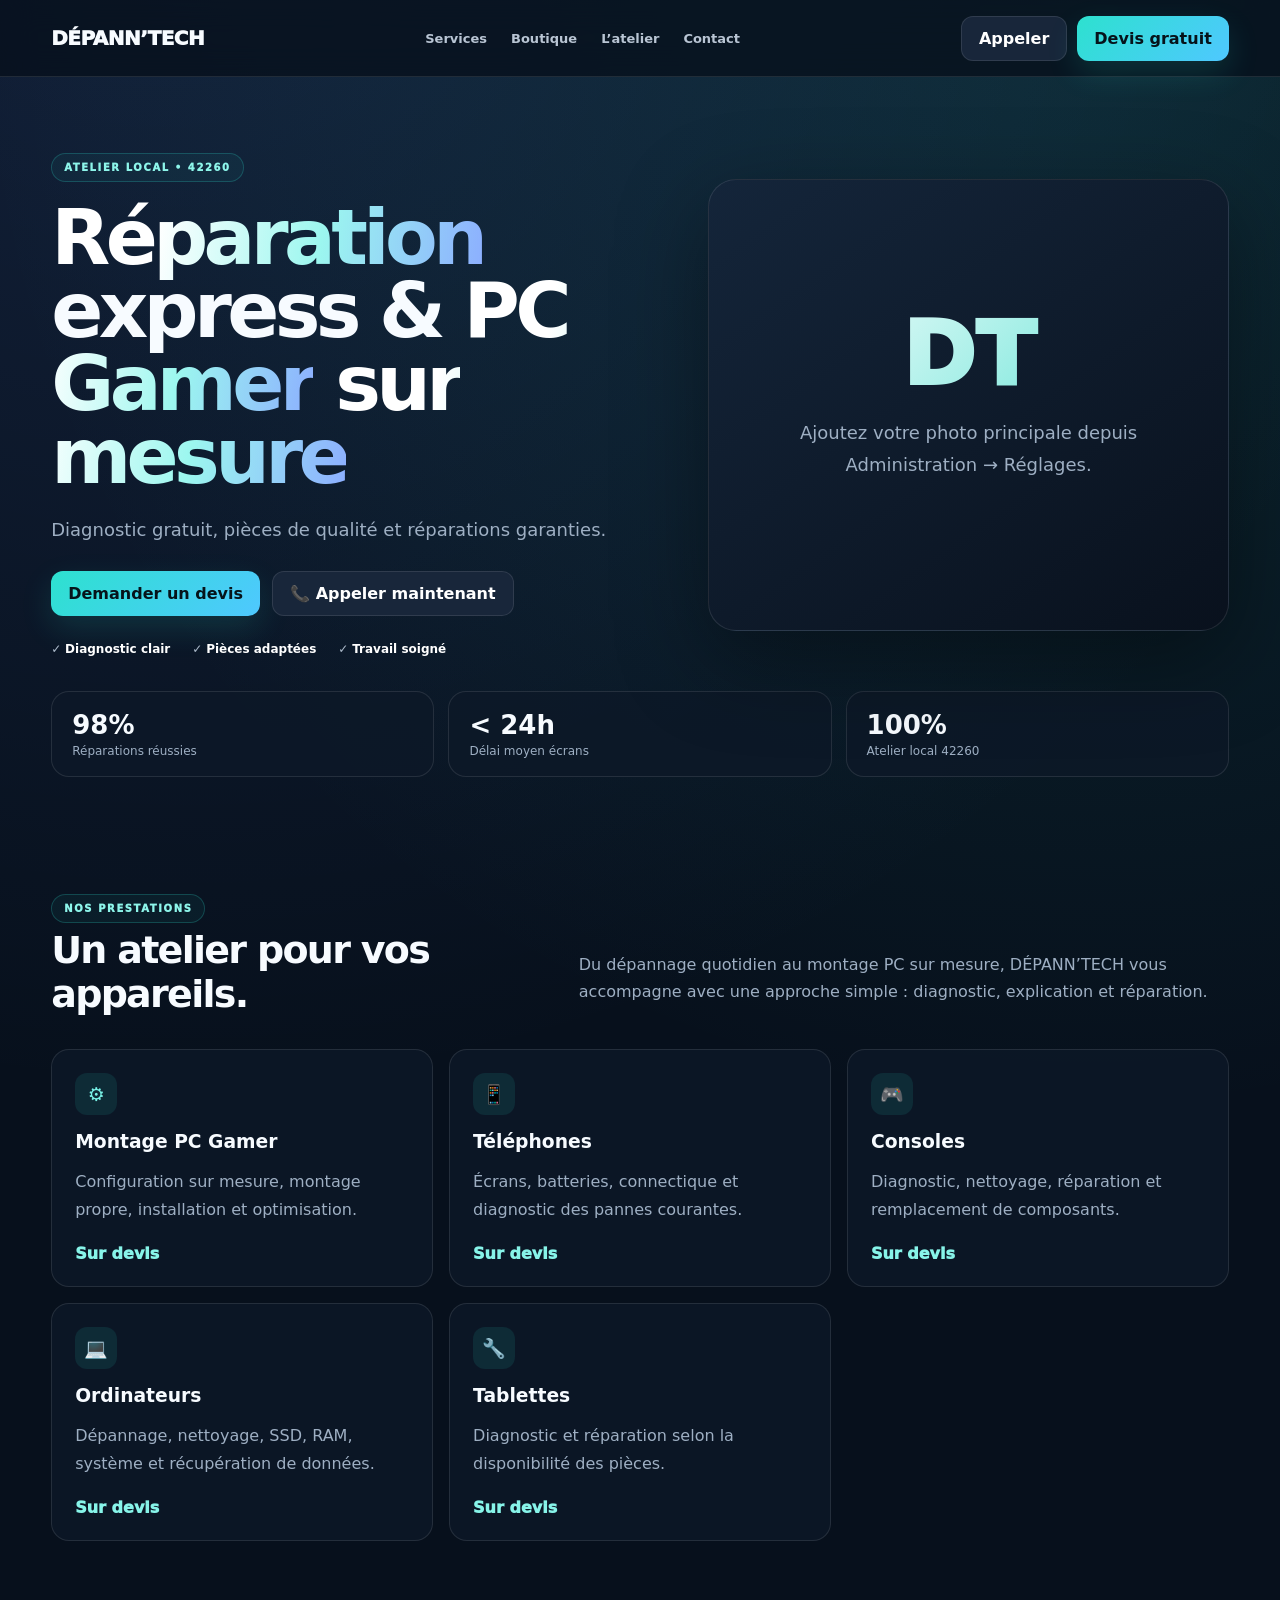
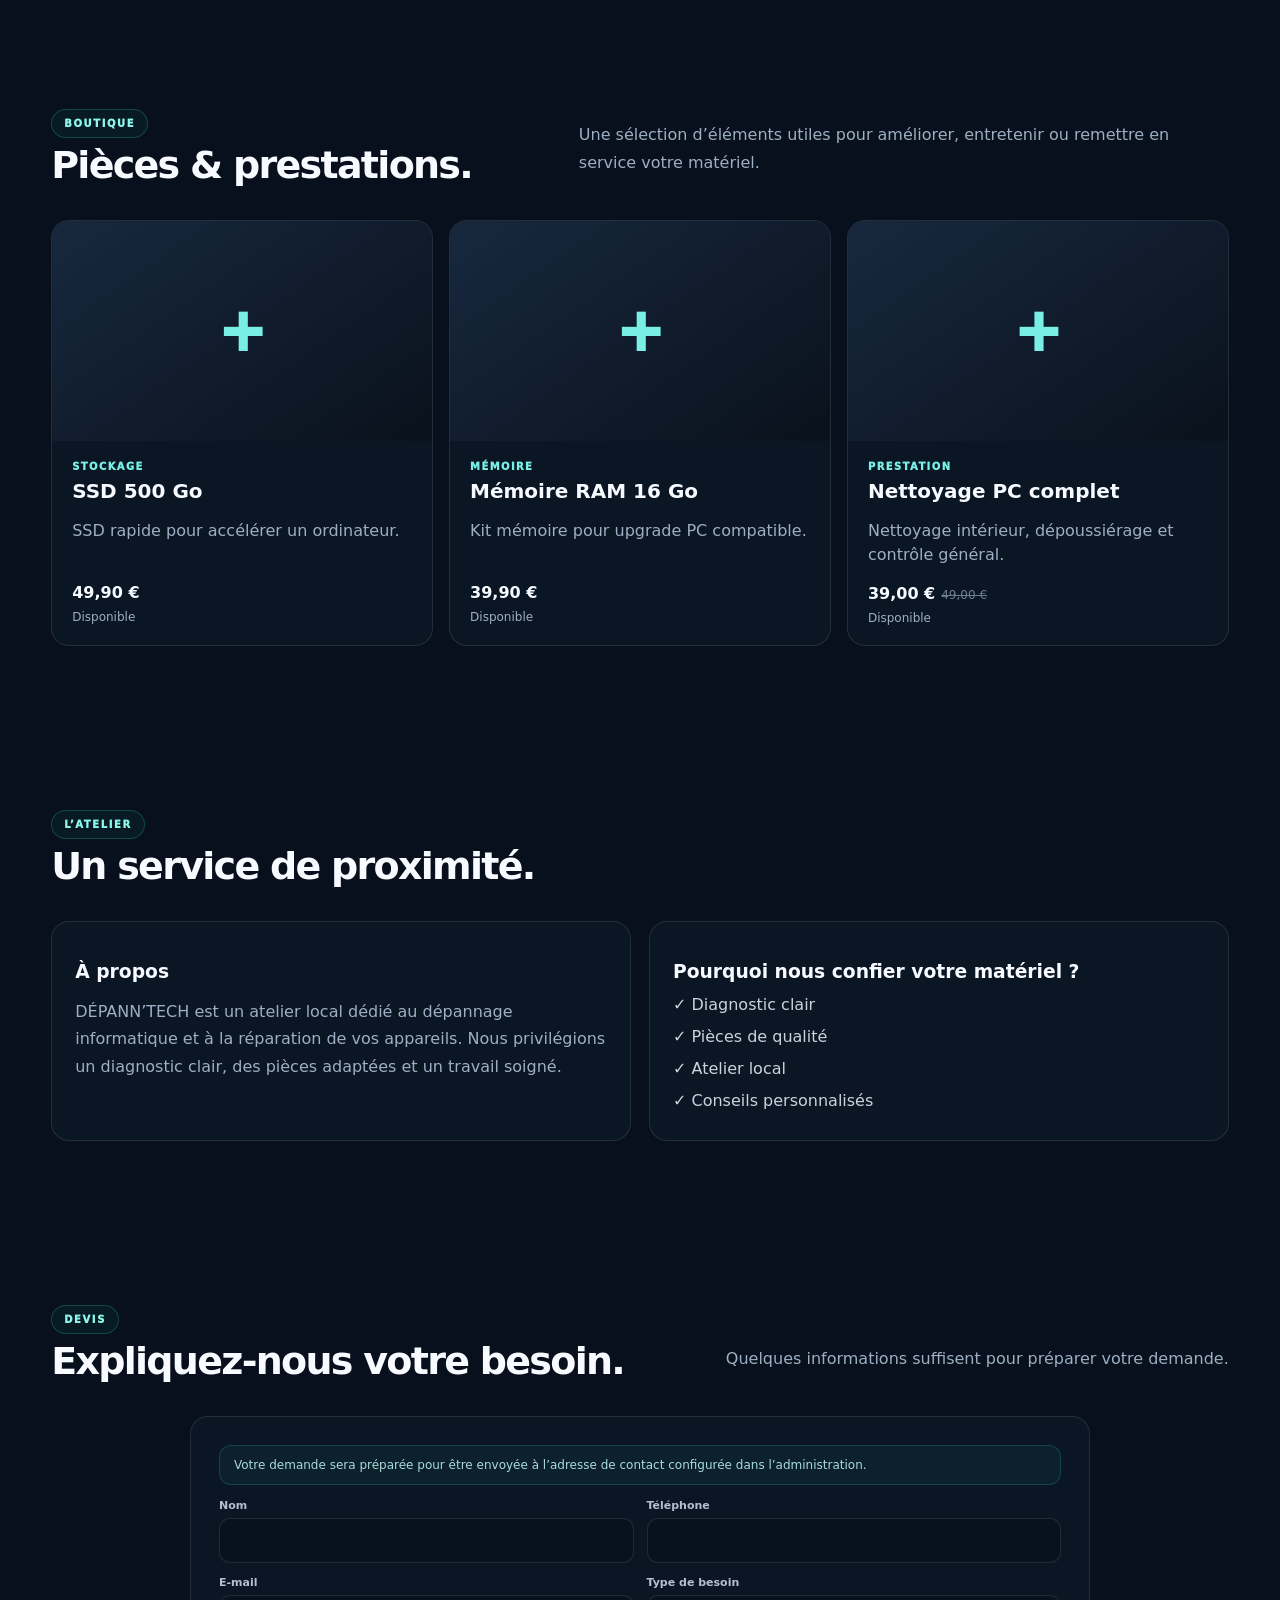
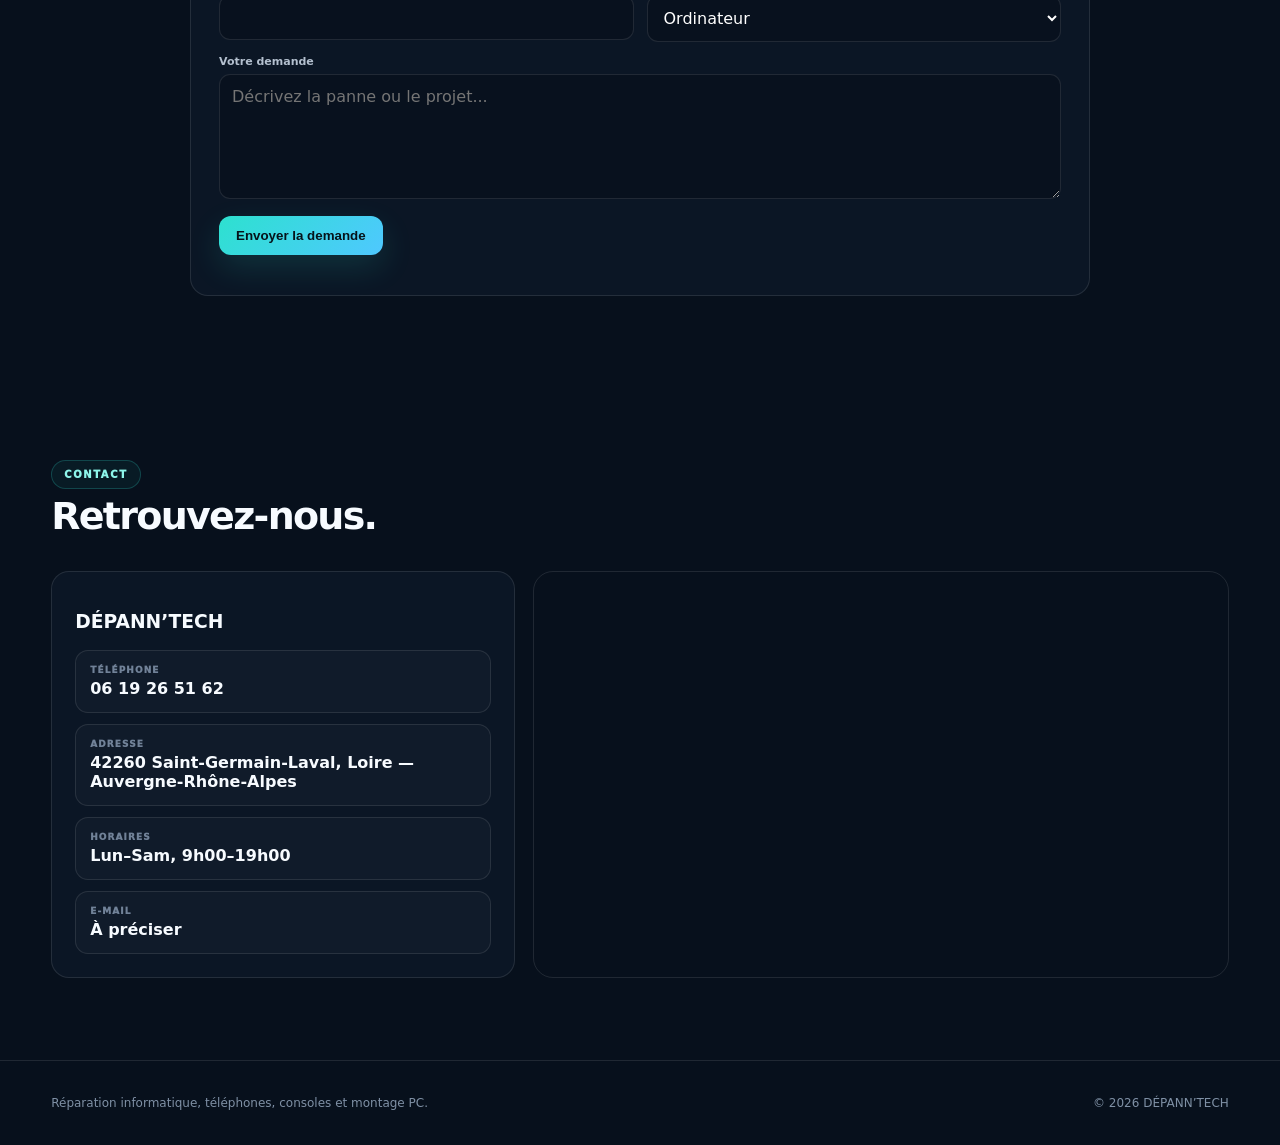
==== index.html @ 2bae8e4b "Add files via upload" ====
<!doctype html>
<html lang="fr">
<head>
<meta charset="utf-8"><meta name="viewport" content="width=device-width,initial-scale=1">
<title id="pageTitle">DÉPANN’TECH — Réparation informatique</title>
<meta id="metaDesc" name="description" content="Réparation informatique, téléphones, consoles et PC sur mesure.">
<style>
:root{--bg:#07101c;--panel:#0d1928;--panel2:#101f31;--text:#f7fbff;--muted:#9eafc3;--line:rgba(255,255,255,.1);--a:#2de1cf;--b:#5d8dff;--shadow:0 28px 90px rgba(0,0,0,.38)}*{box-sizing:border-box}html{scroll-behavior:smooth}body{margin:0;background:radial-gradient(circle at 15% -5%,rgba(93,141,255,.15),transparent 28%),radial-gradient(circle at 85% 0%,rgba(45,225,207,.12),transparent 25%),var(--bg);color:var(--text);font-family:Inter,ui-sans-serif,system-ui,-apple-system,Segoe UI,Roboto,Arial,sans-serif}a{color:inherit;text-decoration:none}.container{width:min(1180px,92%);margin:auto}.topbar{position:sticky;top:0;z-index:30;background:rgba(7,16,28,.78);backdrop-filter:blur(16px);border-bottom:1px solid var(--line)}.nav{height:76px;display:flex;align-items:center;justify-content:space-between;gap:20px}.brand{display:flex;align-items:center;gap:12px;font-weight:950;letter-spacing:-.03em}.brand img{max-width:170px;max-height:50px;object-fit:contain}.brand-name{font-size:20px}.brand-dot{width:9px;height:9px;border-radius:50%;background:var(--a);box-shadow:0 0 22px var(--a)}.links{display:flex;gap:24px;color:#b9c5d4;font-size:13px;font-weight:800}.links a:hover{color:#fff}.nav-actions{display:flex;gap:10px}.btn{display:inline-flex;align-items:center;justify-content:center;gap:8px;border:0;border-radius:12px;padding:12px 17px;font-weight:900;cursor:pointer;background:linear-gradient(135deg,var(--a),#4fc8ff);color:#06131a;box-shadow:0 12px 32px rgba(45,225,207,.14)}.btn.alt{background:#18263a;color:#fff;box-shadow:none;border:1px solid var(--line)}.hero{padding:76px 0 35px}.hero-grid{display:grid;grid-template-columns:1fr .85fr;gap:45px;align-items:center}.eyebrow{display:inline-flex;padding:8px 12px;border:1px solid rgba(45,225,207,.22);border-radius:999px;color:#8df5ea;background:rgba(45,225,207,.05);font-size:10px;font-weight:950;text-transform:uppercase;letter-spacing:.16em}.hero h1{font-size:clamp(45px,6vw,78px);line-height:.95;letter-spacing:-.06em;margin:20px 0}.gradient{background:linear-gradient(100deg,#fff 25%,#9cf7ef 62%,#8caeff);color:transparent;background-clip:text;-webkit-background-clip:text}.hero p{font-size:18px;line-height:1.75;color:var(--muted);max-width:690px}.hero-actions{display:flex;gap:12px;flex-wrap:wrap;margin:26px 0}.trust{display:flex;gap:22px;flex-wrap:wrap;color:#aebccc;font-size:12px}.trust b{color:#fff}.hero-visual{position:relative;min-height:450px;border:1px solid var(--line);border-radius:28px;overflow:hidden;background:linear-gradient(145deg,#14253a,#09111d);box-shadow:var(--shadow)}.hero-visual img{width:100%;height:100%;min-height:450px;object-fit:cover;display:block}.hero-empty{height:100%;min-height:450px;display:grid;place-items:center;padding:35px;text-align:center}.hero-empty .big{font-size:88px;font-weight:950;line-height:1;background:linear-gradient(135deg,#fff,#5de2d4);color:transparent;background-clip:text;-webkit-background-clip:text}.hero-tag{position:absolute;left:18px;bottom:18px;padding:10px 13px;border-radius:12px;background:rgba(5,10,18,.78);backdrop-filter:blur(12px);border:1px solid rgba(255,255,255,.13);font-size:11px;font-weight:900}.stats{display:grid;grid-template-columns:repeat(3,1fr);gap:14px;margin-top:35px}.stat,.card,.contact-card,.quote{background:rgba(13,25,40,.78);border:1px solid var(--line);border-radius:18px}.stat{padding:18px 20px}.stat strong{font-size:26px}.stat span{display:block;color:var(--muted);font-size:12px;margin-top:4px}.section{padding:82px 0}.section-head{display:flex;align-items:end;justify-content:space-between;gap:20px;margin-bottom:28px}.section-head h2{font-size:38px;letter-spacing:-.045em;margin:5px 0}.section-head p{color:var(--muted);max-width:650px;line-height:1.7}.cards{display:grid;grid-template-columns:repeat(3,1fr);gap:16px}.card{padding:23px;transition:.2s}.card:hover{transform:translateY(-4px);border-color:rgba(45,225,207,.28)}.icon{width:42px;height:42px;border-radius:12px;display:grid;place-items:center;background:rgba(45,225,207,.1);color:#79f2e7;font-size:19px}.card h3{margin:16px 0 7px}.card p{color:var(--muted);line-height:1.7;min-height:60px}.price{color:#87f4e9;font-weight:950}.shopgrid{display:grid;grid-template-columns:repeat(3,1fr);gap:16px}.product{overflow:hidden;padding:0}.product-media{height:220px;background:linear-gradient(145deg,#17283e,#0a111c);display:grid;place-items:center;overflow:hidden}.product-media img{width:100%;height:100%;object-fit:cover}.placeholder{font-size:58px;font-weight:950;color:#78eee4}.product-body{padding:20px}.category{font-size:10px;color:#78eee4;font-weight:950;letter-spacing:.14em;text-transform:uppercase}.product h3{margin:7px 0;font-size:20px}.product p{color:var(--muted);min-height:48px;line-height:1.55}.old{text-decoration:line-through;color:#6e7d90;font-size:12px;margin-left:6px}.stock{color:#9eb0c4;font-size:12px;margin-top:8px}.about{display:grid;grid-template-columns:1fr 1fr;gap:18px}.about .card{min-height:220px}.checks{white-space:pre-line;color:#c8d3df;line-height:2}.contact{display:grid;grid-template-columns:.8fr 1.2fr;gap:18px}.contact-list{display:grid;gap:11px;margin-top:18px}.contact-item{padding:14px;border:1px solid var(--line);border-radius:13px;background:rgba(255,255,255,.025)}.contact-item small{display:block;color:#718298;text-transform:uppercase;letter-spacing:.12em;font-size:9px;font-weight:950}.contact-item strong{display:block;margin-top:4px}.map{min-height:390px;border:1px solid var(--line);border-radius:20px;overflow:hidden}.map iframe{width:100%;height:100%;min-height:390px;border:0}.quote{padding:28px;max-width:900px;margin:25px auto 0}.formgrid{display:grid;grid-template-columns:1fr 1fr;gap:13px}.field label{display:block;font-size:11px;font-weight:900;color:#b4c0cf;margin-bottom:6px}.field input,.field select,.field textarea{width:100%;background:#08111e;color:#fff;border:1px solid var(--line);border-radius:11px;padding:12px;font:inherit;outline:none}.field textarea{min-height:125px;resize:vertical}.full{grid-column:1/-1}.notice{padding:12px 14px;border:1px solid rgba(45,225,207,.18);background:rgba(45,225,207,.05);border-radius:12px;color:#a9dcd7;font-size:12px;margin-bottom:14px}footer{padding:35px 0;border-top:1px solid var(--line);color:#7f90a5;font-size:12px}.footer-flex{display:flex;justify-content:space-between;gap:20px;flex-wrap:wrap}@media(max-width:900px){.hero-grid,.about,.contact{grid-template-columns:1fr}.hero-visual,.hero-visual img{min-height:330px}.cards,.shopgrid{grid-template-columns:1fr 1fr}.links{display:none}}@media(max-width:600px){.nav{height:68px}.nav-actions .alt{display:none}.hero{padding-top:45px}.hero h1{font-size:47px}.stats,.cards,.shopgrid,.formgrid{grid-template-columns:1fr}.section{padding:62px 0}.section-head{display:block}.quote{padding:20px}.hero-visual,.hero-visual img{min-height:280px}}
</style></head>
<body>
<header class="topbar"><div class="container nav"><a href="#top" class="brand"><img id="logo" style="display:none" alt="Logo"><span id="brandText" class="brand-name">DÉPANN’TECH</span></a><nav class="links"><a href="#services">Services</a><a href="#boutique">Boutique</a><a href="#atelier">L’atelier</a><a href="#contact">Contact</a></nav><div class="nav-actions"><a class="btn alt" id="phoneTop" href="#">Appeler</a><a class="btn" href="#devis">Devis gratuit</a></div></div></header>
<main id="top">
<section class="hero"><div class="container hero-grid"><div><span class="eyebrow">Atelier local • 42260</span><h1 id="heroTitle"></h1><p id="heroText"></p><div class="hero-actions"><a class="btn" href="#devis">Demander un devis</a><a class="btn alt" id="phoneHero" href="#">📞 Appeler maintenant</a></div><div class="trust"><span>✓ <b>Diagnostic clair</b></span><span>✓ <b>Pièces adaptées</b></span><span>✓ <b>Travail soigné</b></span></div></div><div class="hero-visual" id="heroVisual"></div></div><div class="container"><div class="stats" id="stats"></div></div></section>
<section class="section" id="services"><div class="container"><div class="section-head"><div><span class="eyebrow">Nos prestations</span><h2>Un atelier pour vos appareils.</h2></div><p>Du dépannage quotidien au montage PC sur mesure, DÉPANN’TECH vous accompagne avec une approche simple : diagnostic, explication et réparation.</p></div><div class="cards" id="servicesList"></div></div></section>
<section class="section" id="boutique"><div class="container"><div class="section-head"><div><span class="eyebrow">Boutique</span><h2>Pièces & prestations.</h2></div><p>Une sélection d’éléments utiles pour améliorer, entretenir ou remettre en service votre matériel.</p></div><div class="shopgrid" id="productsList"></div></div></section>
<section class="section" id="atelier"><div class="container"><div class="section-head"><div><span class="eyebrow">L’atelier</span><h2>Un service de proximité.</h2></div></div><div class="about"><div class="card"><h3>À propos</h3><p id="about"></p></div><div class="card"><h3>Pourquoi nous confier votre matériel ?</h3><div id="reassurance" class="checks"></div></div></div></div></section>
<section class="section" id="devis"><div class="container"><div class="section-head"><div><span class="eyebrow">Devis</span><h2>Expliquez-nous votre besoin.</h2></div><p>Quelques informations suffisent pour préparer votre demande.</p></div><form class="quote" id="quoteForm"><div class="notice">Votre demande sera préparée pour être envoyée à l’adresse de contact configurée dans l’administration.</div><div class="formgrid"><div class="field"><label>Nom</label><input id="qname" required></div><div class="field"><label>Téléphone</label><input id="qphone" required></div><div class="field"><label>E-mail</label><input id="qemail" type="email"></div><div class="field"><label>Type de besoin</label><select id="qtype"><option>Ordinateur</option><option>Téléphone</option><option>Console</option><option>Tablette</option><option>Montage PC Gamer</option><option>Autre</option></select></div><div class="field full"><label>Votre demande</label><textarea id="qmsg" required placeholder="Décrivez la panne ou le projet..."></textarea></div><div class="full"><button class="btn" type="submit">Envoyer la demande</button></div></div><p id="quoteStatus" style="color:#93a4b8;font-size:12px"></p></form></div></section>
<section class="section" id="contact"><div class="container"><div class="section-head"><div><span class="eyebrow">Contact</span><h2>Retrouvez-nous.</h2></div></div><div class="contact"><div class="card"><h3 id="contactName">DÉPANN’TECH</h3><div class="contact-list"><div class="contact-item"><small>Téléphone</small><strong id="phone"></strong></div><div class="contact-item"><small>Adresse</small><strong id="address"></strong></div><div class="contact-item"><small>Horaires</small><strong id="hours"></strong></div><div class="contact-item"><small>E-mail</small><strong id="email"></strong></div></div></div><div class="map"><iframe id="map" loading="lazy" referrerpolicy="no-referrer-when-downgrade"></iframe></div></div></div></section>
</main><footer><div class="container footer-flex"><span id="footerText"></span><span>© <span id="year"></span> DÉPANN’TECH</span></div></footer>
<script>
let DATA=null; const $=id=>document.getElementById(id); function esc(s){return String(s??'').replace(/[&<>"']/g,m=>({'&':'&amp;','<':'&lt;','>':'&gt;','"':'&quot;',"'":'&#39;'}[m]))}
async function load(){const r=await fetch('data.json?v='+Date.now()); DATA=await r.json(); const s=DATA.settings||{}; document.title=(s.shop_name||'DÉPANN’TECH')+' — Réparation'; $('brandText').textContent=s.shop_name||'DÉPANN’TECH'; $('contactName').textContent=s.shop_name||''; $('heroTitle').innerHTML=esc(s.hero_title||'Réparation express').replace(/(PC Gamer|sur mesure|réparation)/gi,'<span class="gradient">$1</span>'); $('heroText').textContent=s.hero_text||''; $('about').textContent=(DATA.pages||{}).about||''; $('reassurance').textContent=(DATA.pages||{}).reassurance||''; $('phone').textContent=s.phone||''; $('address').textContent=s.address||''; $('hours').textContent=s.hours||''; $('email').textContent=s.email||'À préciser'; $('footerText').textContent=s.footer_text||''; $('year').textContent=new Date().getFullYear(); if(s.phone){$('phoneTop').href='tel:'+s.phone.replace(/\s/g,'');$('phoneHero').href='tel:'+s.phone.replace(/\s/g,'')} if(s.map)$('map').src=s.map; if(s.logo){$('logo').src=s.logo; $('logo').style.display='block';$('brandText').style.display='none'} const hv=$('heroVisual'); if(s.hero_image) hv.innerHTML='<img src="'+esc(s.hero_image)+'" alt="Photo principale de l’atelier"><div class="hero-tag">DÉPANN’TECH • Atelier local</div>'; else hv.innerHTML='<div class="hero-empty"><div><div class="big">DT</div><p style="color:var(--muted)">Ajoutez votre photo principale depuis Administration → Réglages.</p></div></div>'; $('stats').innerHTML=(DATA.stats||[]).map(x=>'<div class="stat"><strong>'+esc(x.value)+'</strong><span>'+esc(x.label)+'</span></div>').join(''); $('servicesList').innerHTML=(DATA.services||[]).map((x,i)=>'<article class="card"><div class="icon">'+['⚙','📱','🎮','💻','🔧'][i%5]+'</div><h3>'+esc(x.name)+'</h3><p>'+esc(x.description)+'</p><div class="price">'+esc(x.price)+'</div></article>').join(''); $('productsList').innerHTML=(DATA.products||[]).filter(x=>x.visible!==false).map(x=>'<article class="card product"><div class="product-media">'+(x.image?'<img src="'+esc(x.image)+'" alt="'+esc(x.name)+'">':'<div class="placeholder">+</div>')+'</div><div class="product-body"><div class="category">'+esc(x.category)+'</div><h3>'+esc(x.name)+'</h3><p>'+esc(x.description)+'</p><strong>'+esc(x.price)+'</strong>'+(x.old_price?'<span class="old">'+esc(x.old_price)+'</span>':'')+'<div class="stock">'+(Number(x.stock)>0?'Disponible':'Sur commande')+'</div></div></article>').join('')}
$('quoteForm').addEventListener('submit',e=>{e.preventDefault(); const s=DATA.settings||{}; const to=s.email; if(!to){$('quoteStatus').textContent='L’adresse e-mail de réception n’est pas encore configurée dans Administration.'; return} const subject=encodeURIComponent('Demande de devis — DÉPANN’TECH'); const body=encodeURIComponent('Nom : '+$('qname').value+'\nTéléphone : '+$('qphone').value+'\nE-mail : '+$('qemail').value+'\nType : '+$('qtype').value+'\n\nDemande :\n'+$('qmsg').value); window.location.href='mailto:'+to+'?subject='+subject+'&body='+body; $('quoteStatus').textContent='Votre messagerie va s’ouvrir pour finaliser l’envoi.'}); load().catch(e=>{document.body.innerHTML='<div style="padding:40px;color:white">Impossible de charger les données du site.</div>'});
</script></body></html>
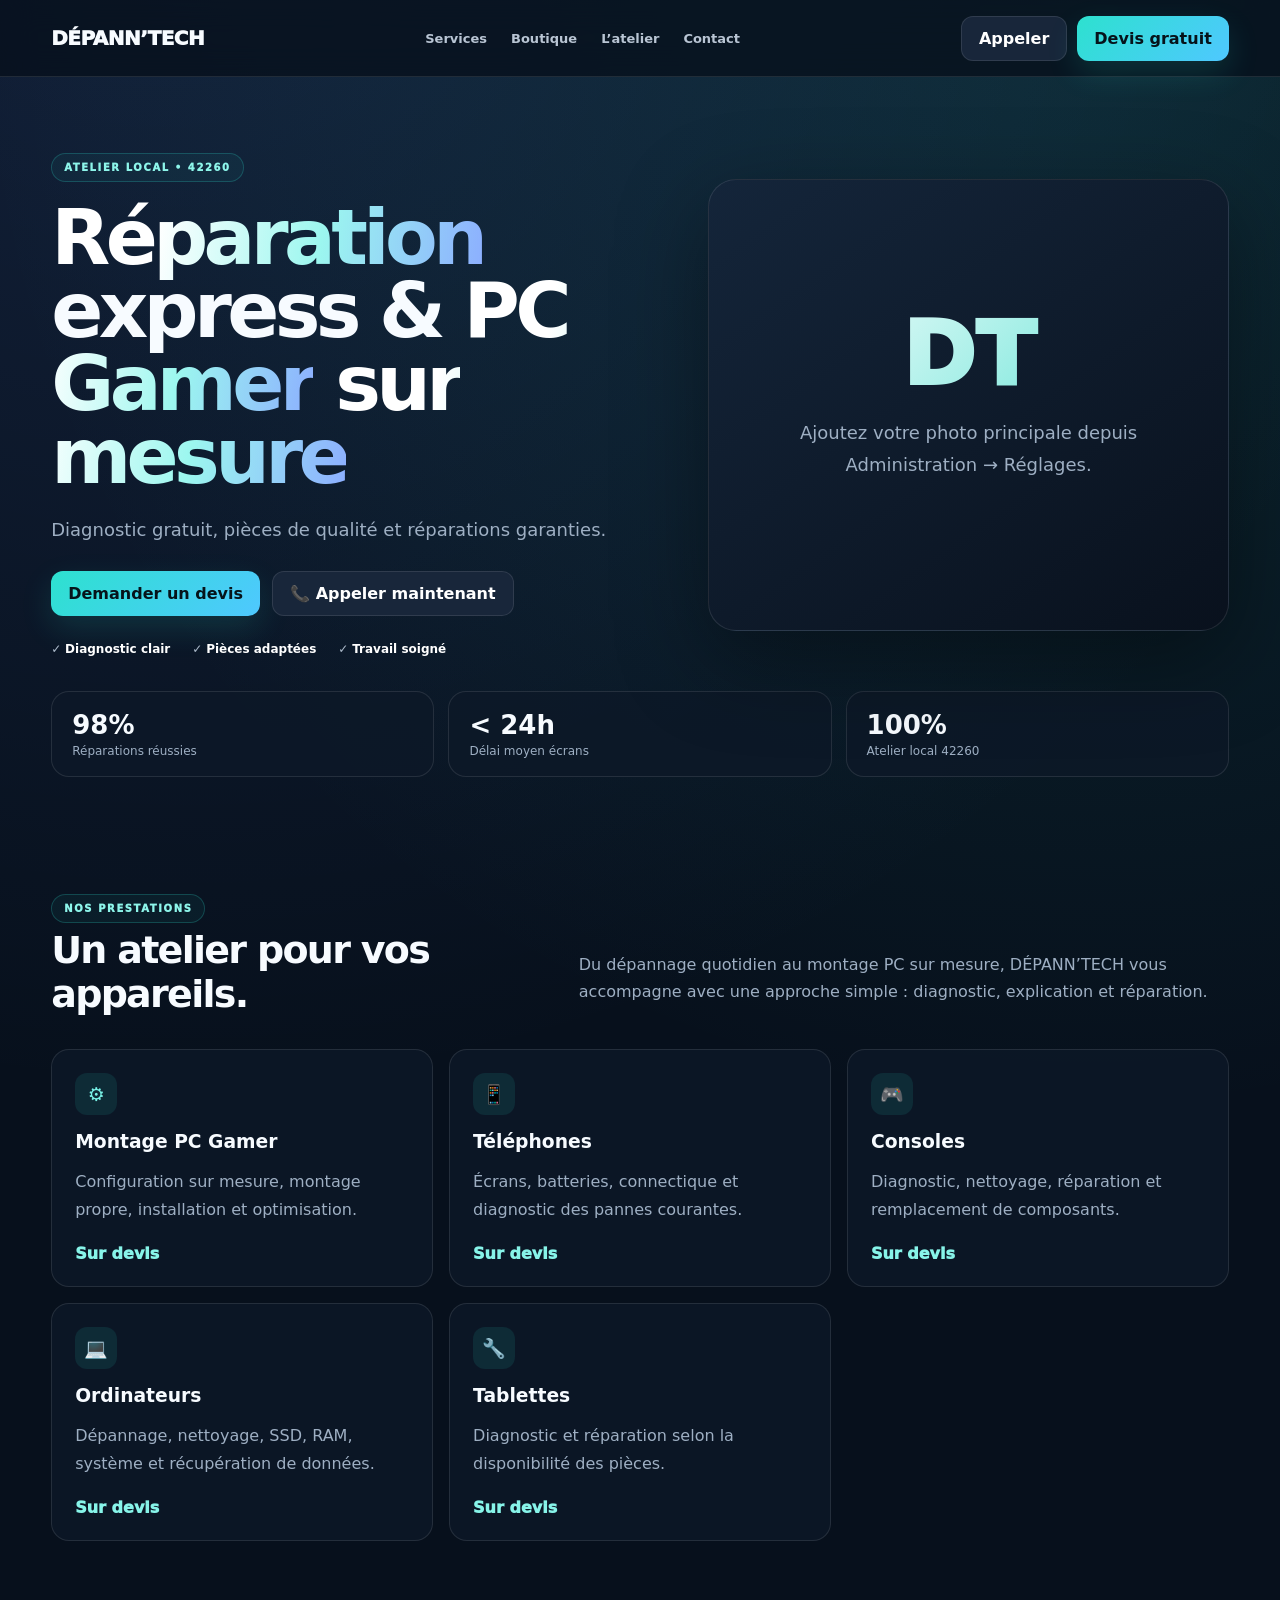
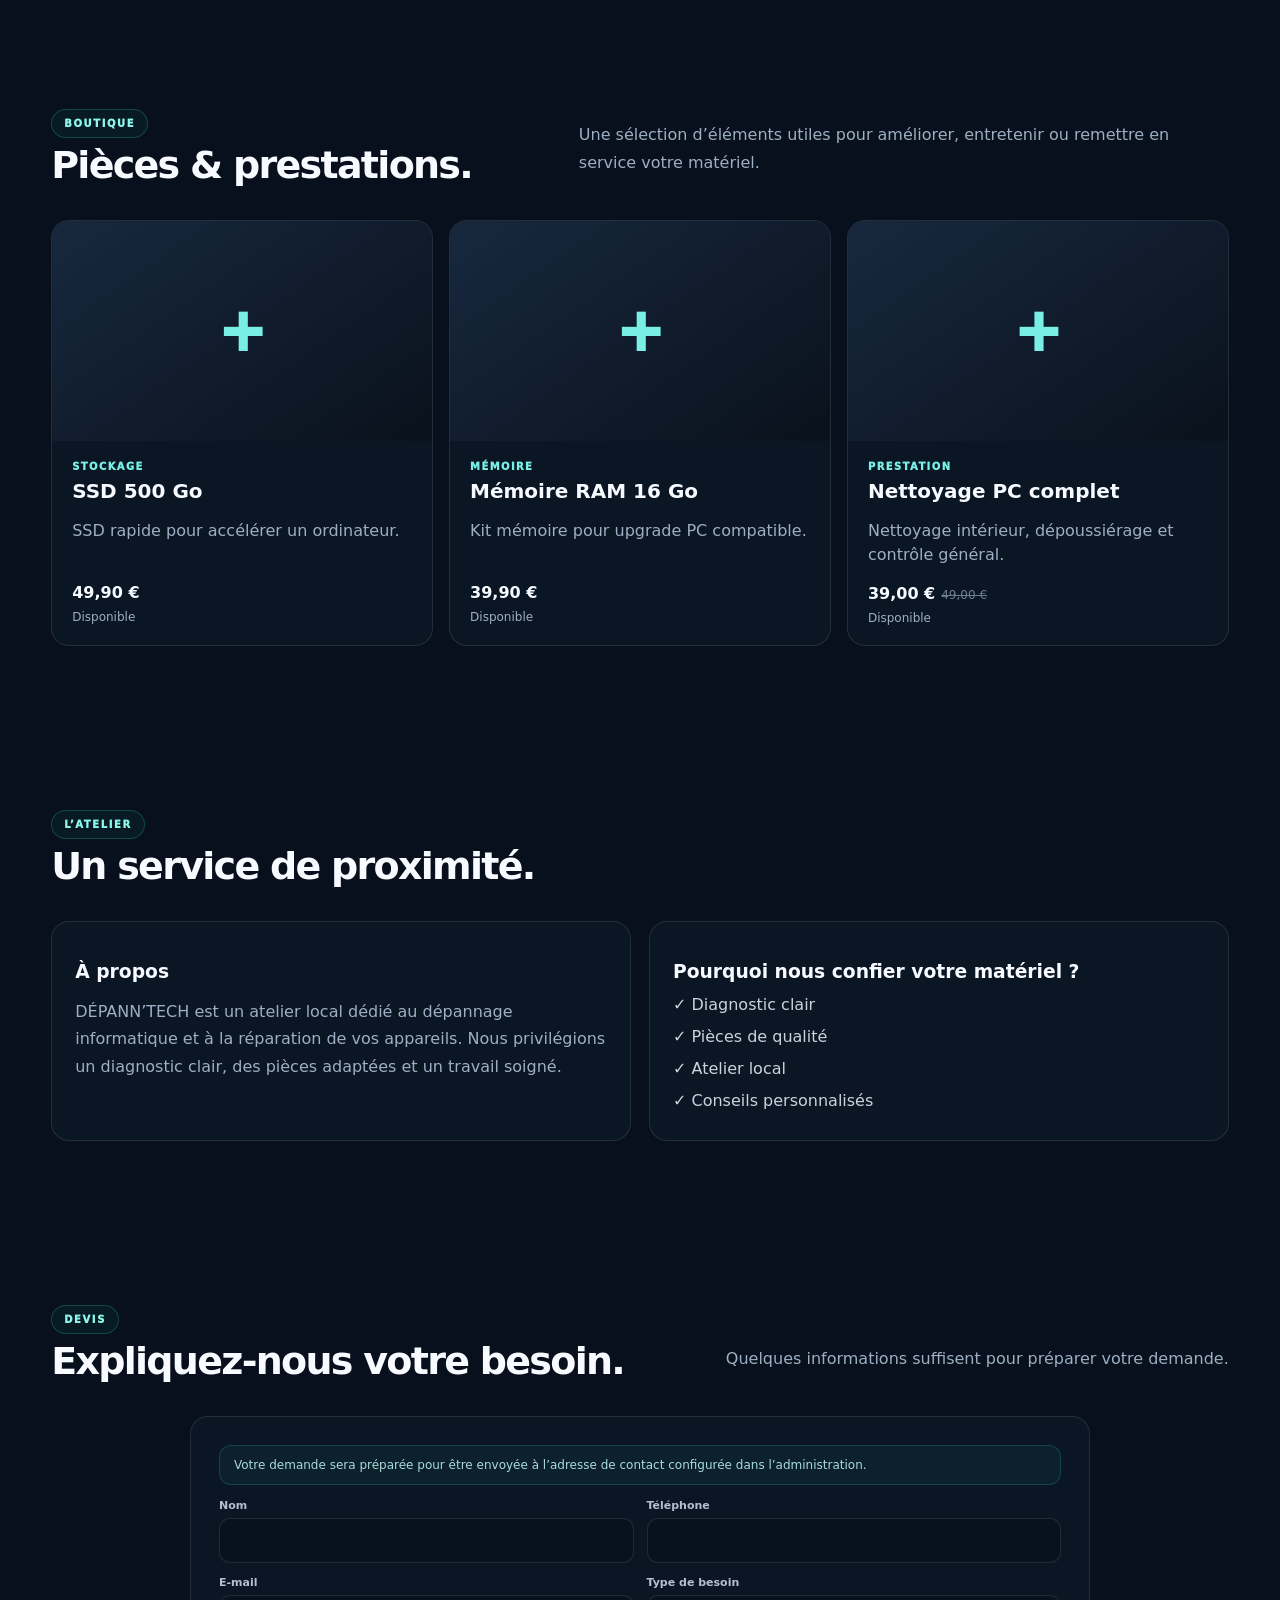
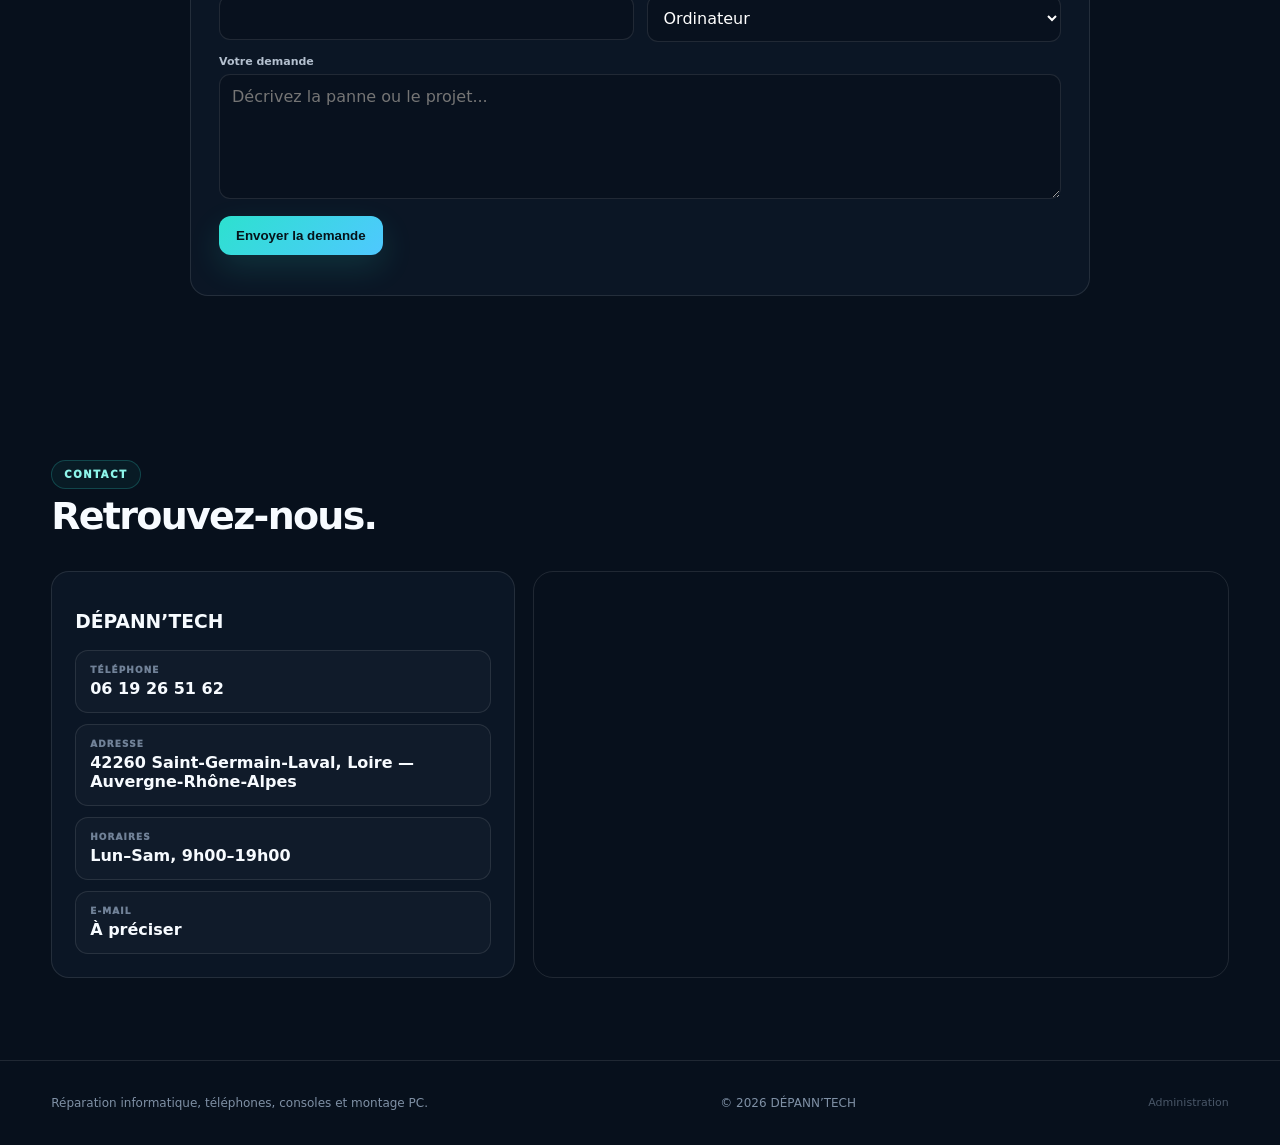
==== commit a7729fc2: "Add files via upload" ====
--- a/index.html
+++ b/index.html
@@ -5,20 +5,32 @@
 <title id="pageTitle">DÉPANN’TECH — Réparation informatique</title>
 <meta id="metaDesc" name="description" content="Réparation informatique, téléphones, consoles et PC sur mesure.">
 <style>
-:root{--bg:#07101c;--panel:#0d1928;--panel2:#101f31;--text:#f7fbff;--muted:#9eafc3;--line:rgba(255,255,255,.1);--a:#2de1cf;--b:#5d8dff;--shadow:0 28px 90px rgba(0,0,0,.38)}*{box-sizing:border-box}html{scroll-behavior:smooth}body{margin:0;background:radial-gradient(circle at 15% -5%,rgba(93,141,255,.15),transparent 28%),radial-gradient(circle at 85% 0%,rgba(45,225,207,.12),transparent 25%),var(--bg);color:var(--text);font-family:Inter,ui-sans-serif,system-ui,-apple-system,Segoe UI,Roboto,Arial,sans-serif}a{color:inherit;text-decoration:none}.container{width:min(1180px,92%);margin:auto}.topbar{position:sticky;top:0;z-index:30;background:rgba(7,16,28,.78);backdrop-filter:blur(16px);border-bottom:1px solid var(--line)}.nav{height:76px;display:flex;align-items:center;justify-content:space-between;gap:20px}.brand{display:flex;align-items:center;gap:12px;font-weight:950;letter-spacing:-.03em}.brand img{max-width:170px;max-height:50px;object-fit:contain}.brand-name{font-size:20px}.brand-dot{width:9px;height:9px;border-radius:50%;background:var(--a);box-shadow:0 0 22px var(--a)}.links{display:flex;gap:24px;color:#b9c5d4;font-size:13px;font-weight:800}.links a:hover{color:#fff}.nav-actions{display:flex;gap:10px}.btn{display:inline-flex;align-items:center;justify-content:center;gap:8px;border:0;border-radius:12px;padding:12px 17px;font-weight:900;cursor:pointer;background:linear-gradient(135deg,var(--a),#4fc8ff);color:#06131a;box-shadow:0 12px 32px rgba(45,225,207,.14)}.btn.alt{background:#18263a;color:#fff;box-shadow:none;border:1px solid var(--line)}.hero{padding:76px 0 35px}.hero-grid{display:grid;grid-template-columns:1fr .85fr;gap:45px;align-items:center}.eyebrow{display:inline-flex;padding:8px 12px;border:1px solid rgba(45,225,207,.22);border-radius:999px;color:#8df5ea;background:rgba(45,225,207,.05);font-size:10px;font-weight:950;text-transform:uppercase;letter-spacing:.16em}.hero h1{font-size:clamp(45px,6vw,78px);line-height:.95;letter-spacing:-.06em;margin:20px 0}.gradient{background:linear-gradient(100deg,#fff 25%,#9cf7ef 62%,#8caeff);color:transparent;background-clip:text;-webkit-background-clip:text}.hero p{font-size:18px;line-height:1.75;color:var(--muted);max-width:690px}.hero-actions{display:flex;gap:12px;flex-wrap:wrap;margin:26px 0}.trust{display:flex;gap:22px;flex-wrap:wrap;color:#aebccc;font-size:12px}.trust b{color:#fff}.hero-visual{position:relative;min-height:450px;border:1px solid var(--line);border-radius:28px;overflow:hidden;background:linear-gradient(145deg,#14253a,#09111d);box-shadow:var(--shadow)}.hero-visual img{width:100%;height:100%;min-height:450px;object-fit:cover;display:block}.hero-empty{height:100%;min-height:450px;display:grid;place-items:center;padding:35px;text-align:center}.hero-empty .big{font-size:88px;font-weight:950;line-height:1;background:linear-gradient(135deg,#fff,#5de2d4);color:transparent;background-clip:text;-webkit-background-clip:text}.hero-tag{position:absolute;left:18px;bottom:18px;padding:10px 13px;border-radius:12px;background:rgba(5,10,18,.78);backdrop-filter:blur(12px);border:1px solid rgba(255,255,255,.13);font-size:11px;font-weight:900}.stats{display:grid;grid-template-columns:repeat(3,1fr);gap:14px;margin-top:35px}.stat,.card,.contact-card,.quote{background:rgba(13,25,40,.78);border:1px solid var(--line);border-radius:18px}.stat{padding:18px 20px}.stat strong{font-size:26px}.stat span{display:block;color:var(--muted);font-size:12px;margin-top:4px}.section{padding:82px 0}.section-head{display:flex;align-items:end;justify-content:space-between;gap:20px;margin-bottom:28px}.section-head h2{font-size:38px;letter-spacing:-.045em;margin:5px 0}.section-head p{color:var(--muted);max-width:650px;line-height:1.7}.cards{display:grid;grid-template-columns:repeat(3,1fr);gap:16px}.card{padding:23px;transition:.2s}.card:hover{transform:translateY(-4px);border-color:rgba(45,225,207,.28)}.icon{width:42px;height:42px;border-radius:12px;display:grid;place-items:center;background:rgba(45,225,207,.1);color:#79f2e7;font-size:19px}.card h3{margin:16px 0 7px}.card p{color:var(--muted);line-height:1.7;min-height:60px}.price{color:#87f4e9;font-weight:950}.shopgrid{display:grid;grid-template-columns:repeat(3,1fr);gap:16px}.product{overflow:hidden;padding:0}.product-media{height:220px;background:linear-gradient(145deg,#17283e,#0a111c);display:grid;place-items:center;overflow:hidden}.product-media img{width:100%;height:100%;object-fit:cover}.placeholder{font-size:58px;font-weight:950;color:#78eee4}.product-body{padding:20px}.category{font-size:10px;color:#78eee4;font-weight:950;letter-spacing:.14em;text-transform:uppercase}.product h3{margin:7px 0;font-size:20px}.product p{color:var(--muted);min-height:48px;line-height:1.55}.old{text-decoration:line-through;color:#6e7d90;font-size:12px;margin-left:6px}.stock{color:#9eb0c4;font-size:12px;margin-top:8px}.about{display:grid;grid-template-columns:1fr 1fr;gap:18px}.about .card{min-height:220px}.checks{white-space:pre-line;color:#c8d3df;line-height:2}.contact{display:grid;grid-template-columns:.8fr 1.2fr;gap:18px}.contact-list{display:grid;gap:11px;margin-top:18px}.contact-item{padding:14px;border:1px solid var(--line);border-radius:13px;background:rgba(255,255,255,.025)}.contact-item small{display:block;color:#718298;text-transform:uppercase;letter-spacing:.12em;font-size:9px;font-weight:950}.contact-item strong{display:block;margin-top:4px}.map{min-height:390px;border:1px solid var(--line);border-radius:20px;overflow:hidden}.map iframe{width:100%;height:100%;min-height:390px;border:0}.quote{padding:28px;max-width:900px;margin:25px auto 0}.formgrid{display:grid;grid-template-columns:1fr 1fr;gap:13px}.field label{display:block;font-size:11px;font-weight:900;color:#b4c0cf;margin-bottom:6px}.field input,.field select,.field textarea{width:100%;background:#08111e;color:#fff;border:1px solid var(--line);border-radius:11px;padding:12px;font:inherit;outline:none}.field textarea{min-height:125px;resize:vertical}.full{grid-column:1/-1}.notice{padding:12px 14px;border:1px solid rgba(45,225,207,.18);background:rgba(45,225,207,.05);border-radius:12px;color:#a9dcd7;font-size:12px;margin-bottom:14px}footer{padding:35px 0;border-top:1px solid var(--line);color:#7f90a5;font-size:12px}.footer-flex{display:flex;justify-content:space-between;gap:20px;flex-wrap:wrap}@media(max-width:900px){.hero-grid,.about,.contact{grid-template-columns:1fr}.hero-visual,.hero-visual img{min-height:330px}.cards,.shopgrid{grid-template-columns:1fr 1fr}.links{display:none}}@media(max-width:600px){.nav{height:68px}.nav-actions .alt{display:none}.hero{padding-top:45px}.hero h1{font-size:47px}.stats,.cards,.shopgrid,.formgrid{grid-template-columns:1fr}.section{padding:62px 0}.section-head{display:block}.quote{padding:20px}.hero-visual,.hero-visual img{min-height:280px}}
+:root{--bg:#07101c;--panel:#0d1928;--panel2:#101f31;--text:#f7fbff;--muted:#9eafc3;--line:rgba(255,255,255,.1);--a:#2de1cf;--b:#5d8dff;--shadow:0 28px 90px rgba(0,0,0,.38)}*{box-sizing:border-box}html{scroll-behavior:smooth}body{margin:0;background:radial-gradient(circle at 15% -5%,rgba(93,141,255,.15),transparent 28%),radial-gradient(circle at 85% 0%,rgba(45,225,207,.12),transparent 25%),var(--bg);color:var(--text);font-family:Inter,ui-sans-serif,system-ui,-apple-system,Segoe UI,Roboto,Arial,sans-serif}a{color:inherit;text-decoration:none}.container{width:min(1180px,92%);margin:auto}.topbar{position:sticky;top:0;z-index:30;background:rgba(7,16,28,.78);backdrop-filter:blur(16px);border-bottom:1px solid var(--line)}.nav{height:76px;display:flex;align-items:center;justify-content:space-between;gap:20px}.brand{display:flex;align-items:center;gap:12px;font-weight:950;letter-spacing:-.03em}.brand img{max-width:170px;max-height:50px;object-fit:contain}.brand-name{font-size:20px}.brand-dot{width:9px;height:9px;border-radius:50%;background:var(--a);box-shadow:0 0 22px var(--a)}.links{display:flex;gap:24px;color:#b9c5d4;font-size:13px;font-weight:800}.links a:hover{color:#fff}.nav-actions{display:flex;gap:10px}.btn{display:inline-flex;align-items:center;justify-content:center;gap:8px;border:0;border-radius:12px;padding:12px 17px;font-weight:900;cursor:pointer;background:linear-gradient(135deg,var(--a),#4fc8ff);color:#06131a;box-shadow:0 12px 32px rgba(45,225,207,.14)}.btn.alt{background:#18263a;color:#fff;box-shadow:none;border:1px solid var(--line)}.hero{padding:76px 0 35px}.hero-grid{display:grid;grid-template-columns:1fr .85fr;gap:45px;align-items:center}.eyebrow{display:inline-flex;padding:8px 12px;border:1px solid rgba(45,225,207,.22);border-radius:999px;color:#8df5ea;background:rgba(45,225,207,.05);font-size:10px;font-weight:950;text-transform:uppercase;letter-spacing:.16em}.hero h1{font-size:clamp(45px,6vw,78px);line-height:.95;letter-spacing:-.06em;margin:20px 0}.gradient{background:linear-gradient(100deg,#fff 25%,#9cf7ef 62%,#8caeff);color:transparent;background-clip:text;-webkit-background-clip:text}.hero p{font-size:18px;line-height:1.75;color:var(--muted);max-width:690px}.hero-actions{display:flex;gap:12px;flex-wrap:wrap;margin:26px 0}.trust{display:flex;gap:22px;flex-wrap:wrap;color:#aebccc;font-size:12px}.trust b{color:#fff}.hero-visual{position:relative;min-height:450px;border:1px solid var(--line);border-radius:28px;overflow:hidden;background:linear-gradient(145deg,#14253a,#09111d);box-shadow:var(--shadow)}.hero-visual img{width:100%;height:100%;min-height:450px;object-fit:cover;display:block}.hero-empty{height:100%;min-height:450px;display:grid;place-items:center;padding:35px;text-align:center}.hero-empty .big{font-size:88px;font-weight:950;line-height:1;background:linear-gradient(135deg,#fff,#5de2d4);color:transparent;background-clip:text;-webkit-background-clip:text}.hero-tag{position:absolute;left:18px;bottom:18px;padding:10px 13px;border-radius:12px;background:rgba(5,10,18,.78);backdrop-filter:blur(12px);border:1px solid rgba(255,255,255,.13);font-size:11px;font-weight:900}.stats{display:grid;grid-template-columns:repeat(3,1fr);gap:14px;margin-top:35px}.stat,.card,.contact-card,.quote{background:rgba(13,25,40,.78);border:1px solid var(--line);border-radius:18px}.stat{padding:18px 20px}.stat strong{font-size:26px}.stat span{display:block;color:var(--muted);font-size:12px;margin-top:4px}.section{padding:82px 0}.section-head{display:flex;align-items:end;justify-content:space-between;gap:20px;margin-bottom:28px}.section-head h2{font-size:38px;letter-spacing:-.045em;margin:5px 0}.section-head p{color:var(--muted);max-width:650px;line-height:1.7}.cards{display:grid;grid-template-columns:repeat(3,1fr);gap:16px}.card{padding:23px;transition:.2s}.card:hover{transform:translateY(-4px);border-color:rgba(45,225,207,.28)}.icon{width:42px;height:42px;border-radius:12px;display:grid;place-items:center;background:rgba(45,225,207,.1);color:#79f2e7;font-size:19px}.card h3{margin:16px 0 7px}.card p{color:var(--muted);line-height:1.7;min-height:60px}.price{color:#87f4e9;font-weight:950}.shopgrid{display:grid;grid-template-columns:repeat(3,1fr);gap:16px}.product{overflow:hidden;padding:0}.product-media{height:220px;background:linear-gradient(145deg,#17283e,#0a111c);display:grid;place-items:center;overflow:hidden}.product-media img{width:100%;height:100%;object-fit:cover}.placeholder{font-size:58px;font-weight:950;color:#78eee4}.product-body{padding:20px}.category{font-size:10px;color:#78eee4;font-weight:950;letter-spacing:.14em;text-transform:uppercase}.product h3{margin:7px 0;font-size:20px}.product p{color:var(--muted);min-height:48px;line-height:1.55}.old{text-decoration:line-through;color:#6e7d90;font-size:12px;margin-left:6px}.stock{color:#9eb0c4;font-size:12px;margin-top:8px}.about{display:grid;grid-template-columns:1fr 1fr;gap:18px}.about .card{min-height:220px}.checks{white-space:pre-line;color:#c8d3df;line-height:2}.contact{display:grid;grid-template-columns:.8fr 1.2fr;gap:18px}.contact-list{display:grid;gap:11px;margin-top:18px}.contact-item{padding:14px;border:1px solid var(--line);border-radius:13px;background:rgba(255,255,255,.025)}.contact-item small{display:block;color:#718298;text-transform:uppercase;letter-spacing:.12em;font-size:9px;font-weight:950}.contact-item strong{display:block;margin-top:4px}.map{min-height:390px;border:1px solid var(--line);border-radius:20px;overflow:hidden}.map iframe{width:100%;height:100%;min-height:390px;border:0}.quote{padding:28px;max-width:900px;margin:25px auto 0}.formgrid{display:grid;grid-template-columns:1fr 1fr;gap:13px}.field label{display:block;font-size:11px;font-weight:900;color:#b4c0cf;margin-bottom:6px}.field input,.field select,.field textarea{width:100%;background:#08111e;color:#fff;border:1px solid var(--line);border-radius:11px;padding:12px;font:inherit;outline:none}.field textarea{min-height:125px;resize:vertical}.full{grid-column:1/-1}.notice{padding:12px 14px;border:1px solid rgba(45,225,207,.18);background:rgba(45,225,207,.05);border-radius:12px;color:#a9dcd7;font-size:12px;margin-bottom:14px}footer{padding:35px 0;border-top:1px solid var(--line);color:#7f90a5;font-size:12px}.footer-flex{display:flex;justify-content:space-between;gap:20px;flex-wrap:wrap}
+.modal{position:fixed;inset:0;z-index:1000;display:none;align-items:center;justify-content:center;padding:18px;background:rgba(2,7,14,.78);backdrop-filter:blur(10px)}.modal.open{display:flex}.modal-card{width:min(620px,100%);max-height:90vh;overflow:auto;background:linear-gradient(145deg,#111f31,#091321);border:1px solid rgba(255,255,255,.12);border-radius:22px;box-shadow:0 35px 100px rgba(0,0,0,.55);padding:24px;position:relative}.modal-card.small{width:min(430px,100%)}.modal-head{display:flex;align-items:flex-start;justify-content:space-between;gap:18px;margin-bottom:18px}.modal-head h3{margin:0;font-size:25px;letter-spacing:-.03em}.modal-head p{margin:7px 0 0;color:var(--muted);font-size:13px;line-height:1.55}.modal-close{width:38px;height:38px;border-radius:10px;border:1px solid var(--line);background:#17263a;color:#fff;font-size:20px;cursor:pointer}.modal-phone{font-size:29px;font-weight:950;margin:22px 0;color:#8df5ea}.modal-actions{display:flex;gap:10px;flex-wrap:wrap}.modal-actions .btn{flex:1;min-width:150px}.modal .formgrid{margin-top:8px}.modal-note{font-size:11px;color:#7f90a5;margin-top:12px}.modal input,.modal select,.modal textarea{background:#07101c}
+@media(max-width:900px){.hero-grid,.about,.contact{grid-template-columns:1fr}.hero-visual,.hero-visual img{min-height:330px}.cards,.shopgrid{grid-template-columns:1fr 1fr}.links{display:none}}@media(max-width:600px){.nav{height:68px}.nav-actions .alt{display:none}.hero{padding-top:45px}.hero h1{font-size:47px}.stats,.cards,.shopgrid,.formgrid{grid-template-columns:1fr}.section{padding:62px 0}.section-head{display:block}.quote{padding:20px}.hero-visual,.hero-visual img{min-height:280px}}
 </style></head>
 <body>
-<header class="topbar"><div class="container nav"><a href="#top" class="brand"><img id="logo" style="display:none" alt="Logo"><span id="brandText" class="brand-name">DÉPANN’TECH</span></a><nav class="links"><a href="#services">Services</a><a href="#boutique">Boutique</a><a href="#atelier">L’atelier</a><a href="#contact">Contact</a></nav><div class="nav-actions"><a class="btn alt" id="phoneTop" href="#">Appeler</a><a class="btn" href="#devis">Devis gratuit</a></div></div></header>
+<header class="topbar"><div class="container nav"><a href="#top" class="brand"><img id="logo" style="display:none" alt="Logo"><span id="brandText" class="brand-name">DÉPANN’TECH</span></a><nav class="links"><a href="#services">Services</a><a href="#boutique">Boutique</a><a href="#atelier">L’atelier</a><a href="#contact">Contact</a></nav><div class="nav-actions"><a class="btn alt" id="phoneTop" href="#" data-open-modal="callModal">Appeler</a><a class="btn" href="#" data-open-modal="quoteModal">Devis gratuit</a></div></div></header>
 <main id="top">
-<section class="hero"><div class="container hero-grid"><div><span class="eyebrow">Atelier local • 42260</span><h1 id="heroTitle"></h1><p id="heroText"></p><div class="hero-actions"><a class="btn" href="#devis">Demander un devis</a><a class="btn alt" id="phoneHero" href="#">📞 Appeler maintenant</a></div><div class="trust"><span>✓ <b>Diagnostic clair</b></span><span>✓ <b>Pièces adaptées</b></span><span>✓ <b>Travail soigné</b></span></div></div><div class="hero-visual" id="heroVisual"></div></div><div class="container"><div class="stats" id="stats"></div></div></section>
+<section class="hero"><div class="container hero-grid"><div><span class="eyebrow">Atelier local • 42260</span><h1 id="heroTitle"></h1><p id="heroText"></p><div class="hero-actions"><a class="btn" href="#" data-open-modal="quoteModal">Demander un devis</a><a class="btn alt" id="phoneHero" href="#" data-open-modal="callModal">📞 Appeler maintenant</a></div><div class="trust"><span>✓ <b>Diagnostic clair</b></span><span>✓ <b>Pièces adaptées</b></span><span>✓ <b>Travail soigné</b></span></div></div><div class="hero-visual" id="heroVisual"></div></div><div class="container"><div class="stats" id="stats"></div></div></section>
 <section class="section" id="services"><div class="container"><div class="section-head"><div><span class="eyebrow">Nos prestations</span><h2>Un atelier pour vos appareils.</h2></div><p>Du dépannage quotidien au montage PC sur mesure, DÉPANN’TECH vous accompagne avec une approche simple : diagnostic, explication et réparation.</p></div><div class="cards" id="servicesList"></div></div></section>
 <section class="section" id="boutique"><div class="container"><div class="section-head"><div><span class="eyebrow">Boutique</span><h2>Pièces & prestations.</h2></div><p>Une sélection d’éléments utiles pour améliorer, entretenir ou remettre en service votre matériel.</p></div><div class="shopgrid" id="productsList"></div></div></section>
 <section class="section" id="atelier"><div class="container"><div class="section-head"><div><span class="eyebrow">L’atelier</span><h2>Un service de proximité.</h2></div></div><div class="about"><div class="card"><h3>À propos</h3><p id="about"></p></div><div class="card"><h3>Pourquoi nous confier votre matériel ?</h3><div id="reassurance" class="checks"></div></div></div></div></section>
 <section class="section" id="devis"><div class="container"><div class="section-head"><div><span class="eyebrow">Devis</span><h2>Expliquez-nous votre besoin.</h2></div><p>Quelques informations suffisent pour préparer votre demande.</p></div><form class="quote" id="quoteForm"><div class="notice">Votre demande sera préparée pour être envoyée à l’adresse de contact configurée dans l’administration.</div><div class="formgrid"><div class="field"><label>Nom</label><input id="qname" required></div><div class="field"><label>Téléphone</label><input id="qphone" required></div><div class="field"><label>E-mail</label><input id="qemail" type="email"></div><div class="field"><label>Type de besoin</label><select id="qtype"><option>Ordinateur</option><option>Téléphone</option><option>Console</option><option>Tablette</option><option>Montage PC Gamer</option><option>Autre</option></select></div><div class="field full"><label>Votre demande</label><textarea id="qmsg" required placeholder="Décrivez la panne ou le projet..."></textarea></div><div class="full"><button class="btn" type="submit">Envoyer la demande</button></div></div><p id="quoteStatus" style="color:#93a4b8;font-size:12px"></p></form></div></section>
 <section class="section" id="contact"><div class="container"><div class="section-head"><div><span class="eyebrow">Contact</span><h2>Retrouvez-nous.</h2></div></div><div class="contact"><div class="card"><h3 id="contactName">DÉPANN’TECH</h3><div class="contact-list"><div class="contact-item"><small>Téléphone</small><strong id="phone"></strong></div><div class="contact-item"><small>Adresse</small><strong id="address"></strong></div><div class="contact-item"><small>Horaires</small><strong id="hours"></strong></div><div class="contact-item"><small>E-mail</small><strong id="email"></strong></div></div></div><div class="map"><iframe id="map" loading="lazy" referrerpolicy="no-referrer-when-downgrade"></iframe></div></div></div></section>
-</main><footer><div class="container footer-flex"><span id="footerText"></span><span>© <span id="year"></span> DÉPANN’TECH</span></div></footer>
+</main>
+<div class="modal" id="callModal" aria-hidden="true"><div class="modal-card small" role="dialog" aria-modal="true" aria-labelledby="callTitle"><div class="modal-head"><div><h3 id="callTitle">📞 Nous appeler</h3><p>Contactez directement DÉPANN’TECH.</p></div><button class="modal-close" type="button" data-close-modal aria-label="Fermer">×</button></div><div class="modal-phone" id="modalPhoneNumber">Téléphone</div><div class="modal-actions"><a class="btn" id="modalCallLink" href="#">📞 Appeler maintenant</a><button class="btn alt" type="button" data-close-modal>Fermer</button></div></div></div>
+<div class="modal" id="quoteModal" aria-hidden="true"><div class="modal-card" role="dialog" aria-modal="true" aria-labelledby="quoteModalTitle"><div class="modal-head"><div><h3 id="quoteModalTitle">📝 Demander un devis</h3><p>Décrivez votre besoin et préparez votre demande en quelques secondes.</p></div><button class="modal-close" type="button" data-close-modal aria-label="Fermer">×</button></div><form id="modalQuoteForm"><div class="formgrid"><div class="field"><label>Nom</label><input id="mqname" required></div><div class="field"><label>Téléphone</label><input id="mqphone" required></div><div class="field"><label>E-mail</label><input id="mqemail" type="email"></div><div class="field"><label>Type de besoin</label><select id="mqtype"><option>Ordinateur</option><option>Téléphone</option><option>Console</option><option>Tablette</option><option>Montage PC Gamer</option><option>Autre</option></select></div><div class="field full"><label>Votre demande</label><textarea id="mqmsg" required placeholder="Décrivez la panne ou votre projet..."></textarea></div><div class="full modal-actions"><button class="btn" type="submit">Envoyer la demande</button><button class="btn alt" type="button" data-close-modal>Annuler</button></div></div><p id="modalQuoteStatus" class="modal-note"></p></form></div></div>
+<footer><div class="container footer-flex"><span id="footerText"></span><span>© <span id="year"></span> DÉPANN’TECH</span><a href="admin.html" style="opacity:.55;font-size:11px" title="Administration">Administration</a></div></footer>
 <script>
 let DATA=null; const $=id=>document.getElementById(id); function esc(s){return String(s??'').replace(/[&<>"']/g,m=>({'&':'&amp;','<':'&lt;','>':'&gt;','"':'&quot;',"'":'&#39;'}[m]))}
-async function load(){const r=await fetch('data.json?v='+Date.now()); DATA=await r.json(); const s=DATA.settings||{}; document.title=(s.shop_name||'DÉPANN’TECH')+' — Réparation'; $('brandText').textContent=s.shop_name||'DÉPANN’TECH'; $('contactName').textContent=s.shop_name||''; $('heroTitle').innerHTML=esc(s.hero_title||'Réparation express').replace(/(PC Gamer|sur mesure|réparation)/gi,'<span class="gradient">$1</span>'); $('heroText').textContent=s.hero_text||''; $('about').textContent=(DATA.pages||{}).about||''; $('reassurance').textContent=(DATA.pages||{}).reassurance||''; $('phone').textContent=s.phone||''; $('address').textContent=s.address||''; $('hours').textContent=s.hours||''; $('email').textContent=s.email||'À préciser'; $('footerText').textContent=s.footer_text||''; $('year').textContent=new Date().getFullYear(); if(s.phone){$('phoneTop').href='tel:'+s.phone.replace(/\s/g,'');$('phoneHero').href='tel:'+s.phone.replace(/\s/g,'')} if(s.map)$('map').src=s.map; if(s.logo){$('logo').src=s.logo; $('logo').style.display='block';$('brandText').style.display='none'} const hv=$('heroVisual'); if(s.hero_image) hv.innerHTML='<img src="'+esc(s.hero_image)+'" alt="Photo principale de l’atelier"><div class="hero-tag">DÉPANN’TECH • Atelier local</div>'; else hv.innerHTML='<div class="hero-empty"><div><div class="big">DT</div><p style="color:var(--muted)">Ajoutez votre photo principale depuis Administration → Réglages.</p></div></div>'; $('stats').innerHTML=(DATA.stats||[]).map(x=>'<div class="stat"><strong>'+esc(x.value)+'</strong><span>'+esc(x.label)+'</span></div>').join(''); $('servicesList').innerHTML=(DATA.services||[]).map((x,i)=>'<article class="card"><div class="icon">'+['⚙','📱','🎮','💻','🔧'][i%5]+'</div><h3>'+esc(x.name)+'</h3><p>'+esc(x.description)+'</p><div class="price">'+esc(x.price)+'</div></article>').join(''); $('productsList').innerHTML=(DATA.products||[]).filter(x=>x.visible!==false).map(x=>'<article class="card product"><div class="product-media">'+(x.image?'<img src="'+esc(x.image)+'" alt="'+esc(x.name)+'">':'<div class="placeholder">+</div>')+'</div><div class="product-body"><div class="category">'+esc(x.category)+'</div><h3>'+esc(x.name)+'</h3><p>'+esc(x.description)+'</p><strong>'+esc(x.price)+'</strong>'+(x.old_price?'<span class="old">'+esc(x.old_price)+'</span>':'')+'<div class="stock">'+(Number(x.stock)>0?'Disponible':'Sur commande')+'</div></div></article>').join('')}
-$('quoteForm').addEventListener('submit',e=>{e.preventDefault(); const s=DATA.settings||{}; const to=s.email; if(!to){$('quoteStatus').textContent='L’adresse e-mail de réception n’est pas encore configurée dans Administration.'; return} const subject=encodeURIComponent('Demande de devis — DÉPANN’TECH'); const body=encodeURIComponent('Nom : '+$('qname').value+'\nTéléphone : '+$('qphone').value+'\nE-mail : '+$('qemail').value+'\nType : '+$('qtype').value+'\n\nDemande :\n'+$('qmsg').value); window.location.href='mailto:'+to+'?subject='+subject+'&body='+body; $('quoteStatus').textContent='Votre messagerie va s’ouvrir pour finaliser l’envoi.'}); load().catch(e=>{document.body.innerHTML='<div style="padding:40px;color:white">Impossible de charger les données du site.</div>'});
+async function load(){const r=await fetch('data.json?v='+Date.now()); DATA=await r.json(); const s=DATA.settings||{}; document.title=(s.shop_name||'DÉPANN’TECH')+' — Réparation'; $('brandText').textContent=s.shop_name||'DÉPANN’TECH'; $('contactName').textContent=s.shop_name||''; $('heroTitle').innerHTML=esc(s.hero_title||'Réparation express').replace(/(PC Gamer|sur mesure|réparation)/gi,'<span class="gradient">$1</span>'); $('heroText').textContent=s.hero_text||''; $('about').textContent=(DATA.pages||{}).about||''; $('reassurance').textContent=(DATA.pages||{}).reassurance||''; $('phone').textContent=s.phone||''; $('address').textContent=s.address||''; $('hours').textContent=s.hours||''; $('email').textContent=s.email||'À préciser'; $('footerText').textContent=s.footer_text||''; $('year').textContent=new Date().getFullYear(); if(s.phone){const tel='tel:'+s.phone.replace(/\s/g,'');$('modalPhoneNumber').textContent=s.phone;$('modalCallLink').href=tel} if(s.map)$('map').src=s.map; if(s.logo){$('logo').src=s.logo; $('logo').style.display='block';$('brandText').style.display='none'} const hv=$('heroVisual'); if(s.hero_image) hv.innerHTML='<img src="'+esc(s.hero_image)+'" alt="Photo principale de l’atelier"><div class="hero-tag">DÉPANN’TECH • Atelier local</div>'; else hv.innerHTML='<div class="hero-empty"><div><div class="big">DT</div><p style="color:var(--muted)">Ajoutez votre photo principale depuis Administration → Réglages.</p></div></div>'; $('stats').innerHTML=(DATA.stats||[]).map(x=>'<div class="stat"><strong>'+esc(x.value)+'</strong><span>'+esc(x.label)+'</span></div>').join(''); $('servicesList').innerHTML=(DATA.services||[]).map((x,i)=>'<article class="card"><div class="icon">'+['⚙','📱','🎮','💻','🔧'][i%5]+'</div><h3>'+esc(x.name)+'</h3><p>'+esc(x.description)+'</p><div class="price">'+esc(x.price)+'</div></article>').join(''); $('productsList').innerHTML=(DATA.products||[]).filter(x=>x.visible!==false).map(x=>'<article class="card product"><div class="product-media">'+(x.image?'<img src="'+esc(x.image)+'" alt="'+esc(x.name)+'">':'<div class="placeholder">+</div>')+'</div><div class="product-body"><div class="category">'+esc(x.category)+'</div><h3>'+esc(x.name)+'</h3><p>'+esc(x.description)+'</p><strong>'+esc(x.price)+'</strong>'+(x.old_price?'<span class="old">'+esc(x.old_price)+'</span>':'')+'<div class="stock">'+(Number(x.stock)>0?'Disponible':'Sur commande')+'</div></div></article>').join('')}
+window.openSiteModal=function(id){const m=document.getElementById(id);if(!m)return false;m.classList.add('open');m.setAttribute('aria-hidden','false');document.body.classList.add('modal-open');document.body.style.overflow='hidden';const first=m.querySelector('input,select,textarea');if(first){setTimeout(()=>first.focus(),50)}return false};
+window.closeSiteModal=function(m){if(typeof m==='string')m=document.getElementById(m);if(!m)return;m.classList.remove('open');m.setAttribute('aria-hidden','true');if(!document.querySelector('.modal.open')){document.body.classList.remove('modal-open');document.body.style.overflow=''}};
+document.addEventListener('click',function(e){const openBtn=e.target.closest('[data-open-modal]');if(openBtn){e.preventDefault();e.stopPropagation();window.openSiteModal(openBtn.getAttribute('data-open-modal'));return}const closeBtn=e.target.closest('[data-close-modal]');if(closeBtn){e.preventDefault();window.closeSiteModal(closeBtn.closest('.modal'));return}if(e.target.classList && e.target.classList.contains('modal')){window.closeSiteModal(e.target)}});
+document.addEventListener('keydown',function(e){if(e.key==='Escape'){document.querySelectorAll('.modal.open').forEach(window.closeSiteModal)}});
+const modalQuoteForm=document.getElementById('modalQuoteForm');
+async function sendQuote(form, status){const s=(DATA&&DATA.settings)||{};const to=(s.email||'').trim();if(!to){status.textContent='Configure d’abord l’adresse e-mail dans Administration → Réglages.';return;}status.textContent='Envoi de votre demande…';const fd=new FormData();fd.append('_subject','Demande de devis — DÉPANN’TECH');fd.append('_template','table');fd.append('_captcha','false');fd.append('Nom',form.name.value);fd.append('Téléphone',form.phone.value);fd.append('E-mail',form.email.value);fd.append('Type',form.type.value);fd.append('Demande',form.msg.value);try{const r=await fetch('https://formsubmit.co/ajax/'+encodeURIComponent(to),{method:'POST',headers:{'Accept':'application/json'},body:fd});const data=await r.json();if(!r.ok||data.success===false)throw new Error('send');status.textContent='✅ Demande envoyée avec succès. Nous vous recontacterons rapidement.';form.reset();}catch(err){status.textContent='❌ L’envoi a échoué. Vérifiez l’adresse e-mail dans Administration et que FormSubmit a été activé pour cette adresse.';}}
+if(modalQuoteForm){modalQuoteForm.addEventListener('submit',function(e){e.preventDefault();sendQuote({name:document.getElementById('mqname'),phone:document.getElementById('mqphone'),email:document.getElementById('mqemail'),type:document.getElementById('mqtype'),msg:document.getElementById('mqmsg')},document.getElementById('modalQuoteStatus'));});}
+$('quoteForm').addEventListener('submit',e=>{e.preventDefault();sendQuote({name:$('qname'),phone:$('qphone'),email:$('qemail'),type:$('qtype'),msg:$('qmsg')},$('quoteStatus'));}); load().catch(e=>{document.body.innerHTML='<div style="padding:40px;color:white">Impossible de charger les données du site.</div>'});
 </script></body></html>
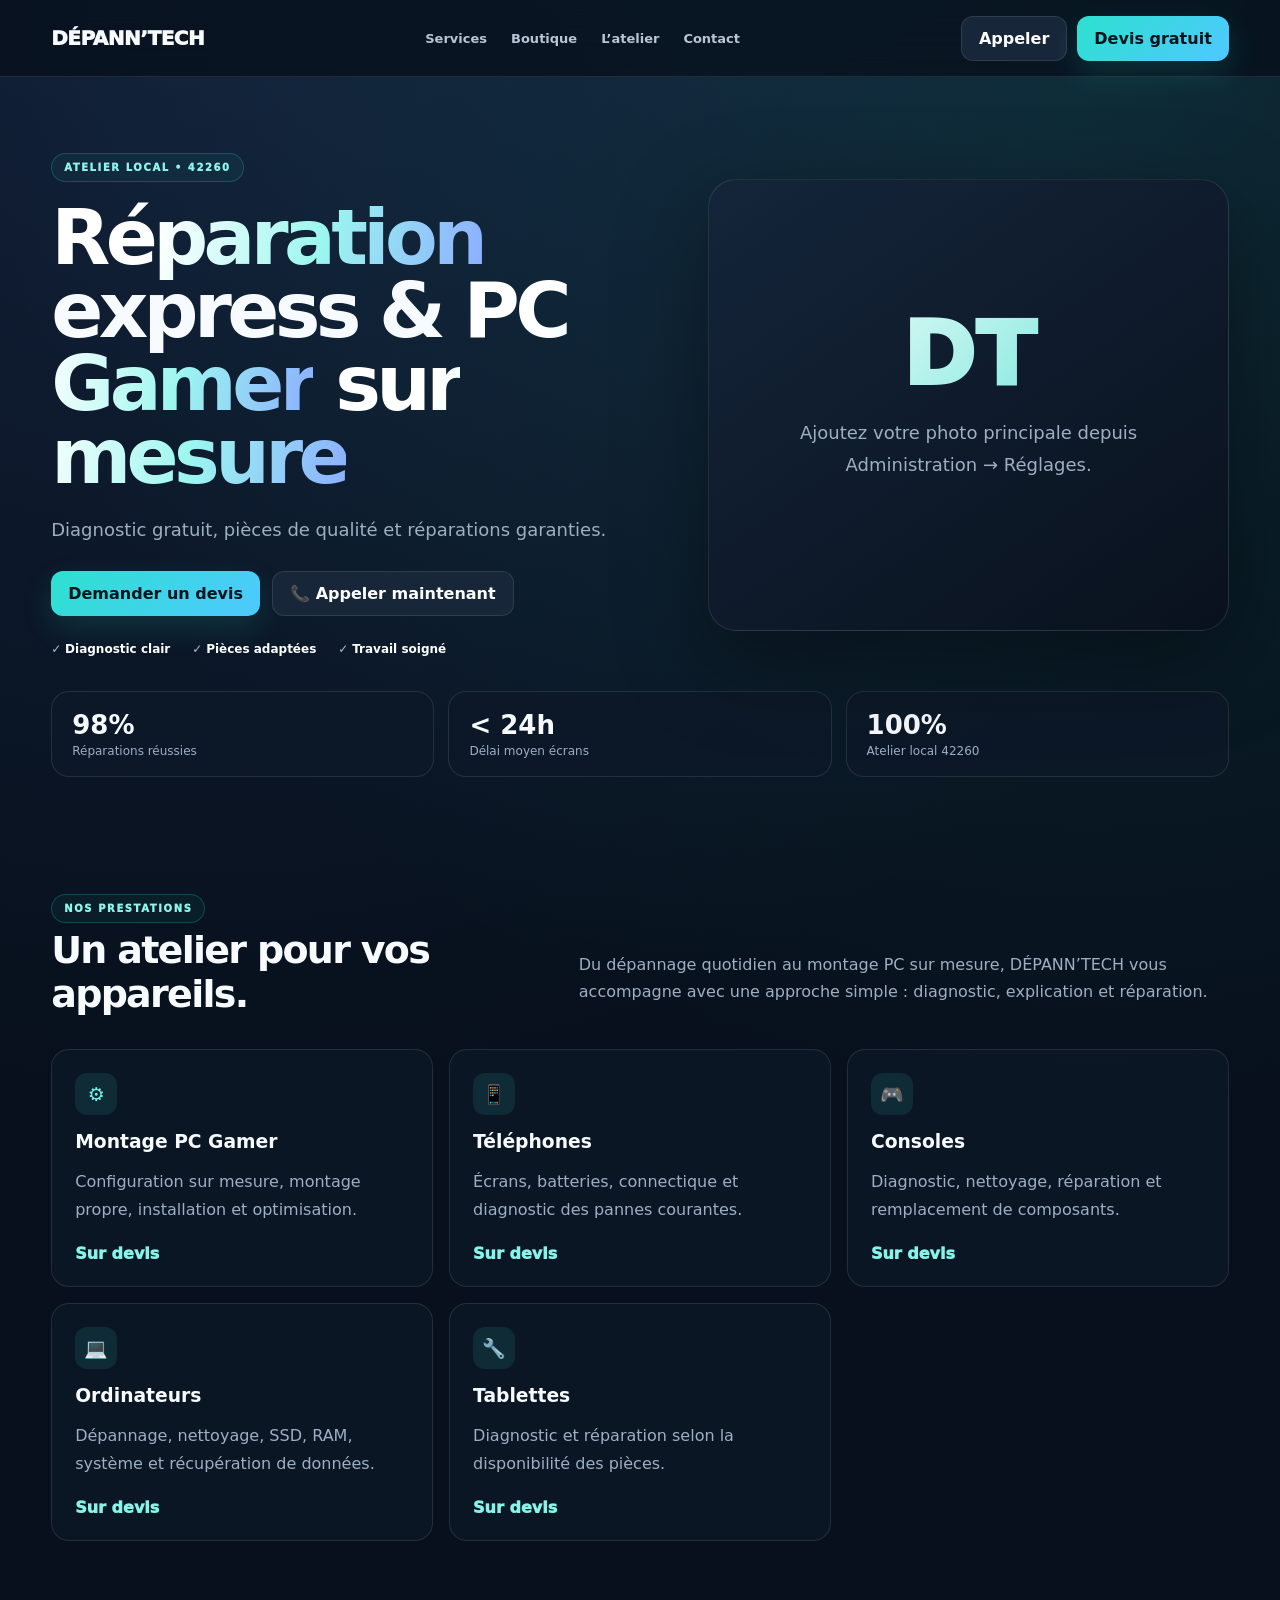
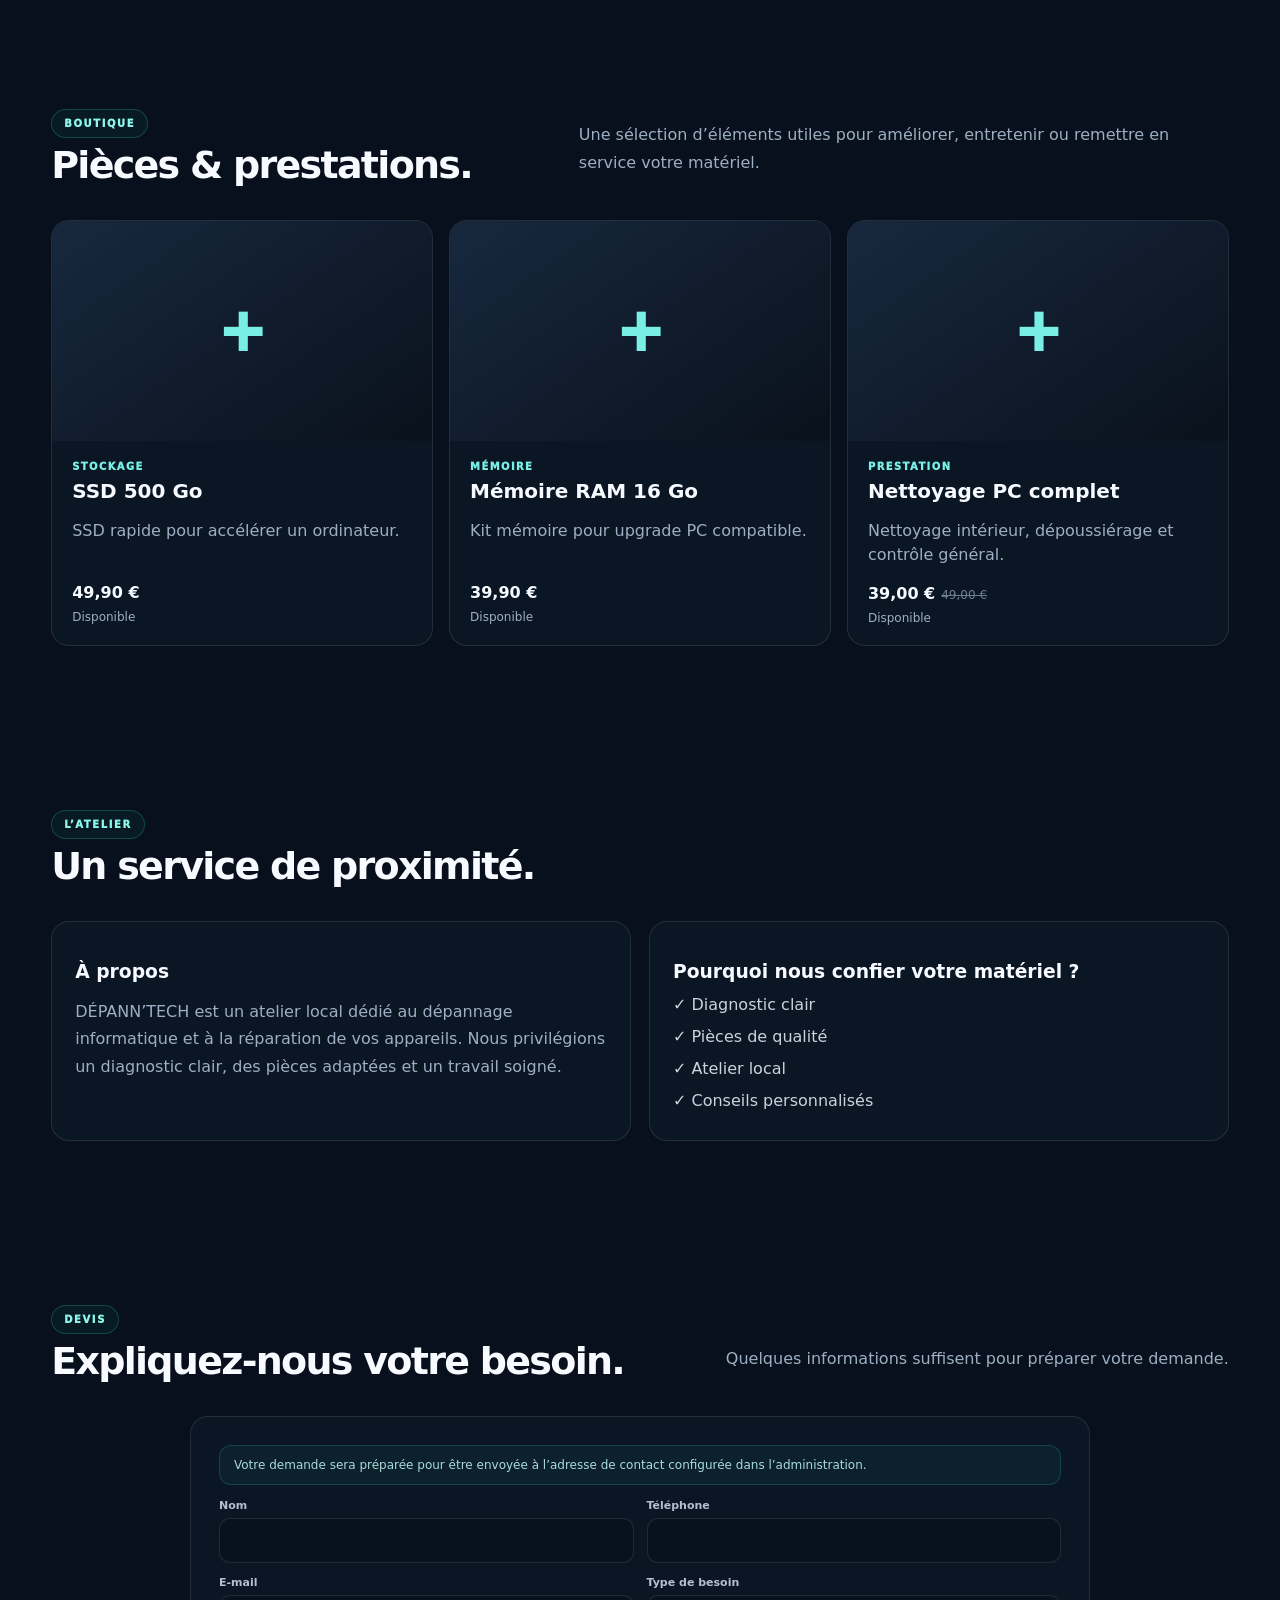
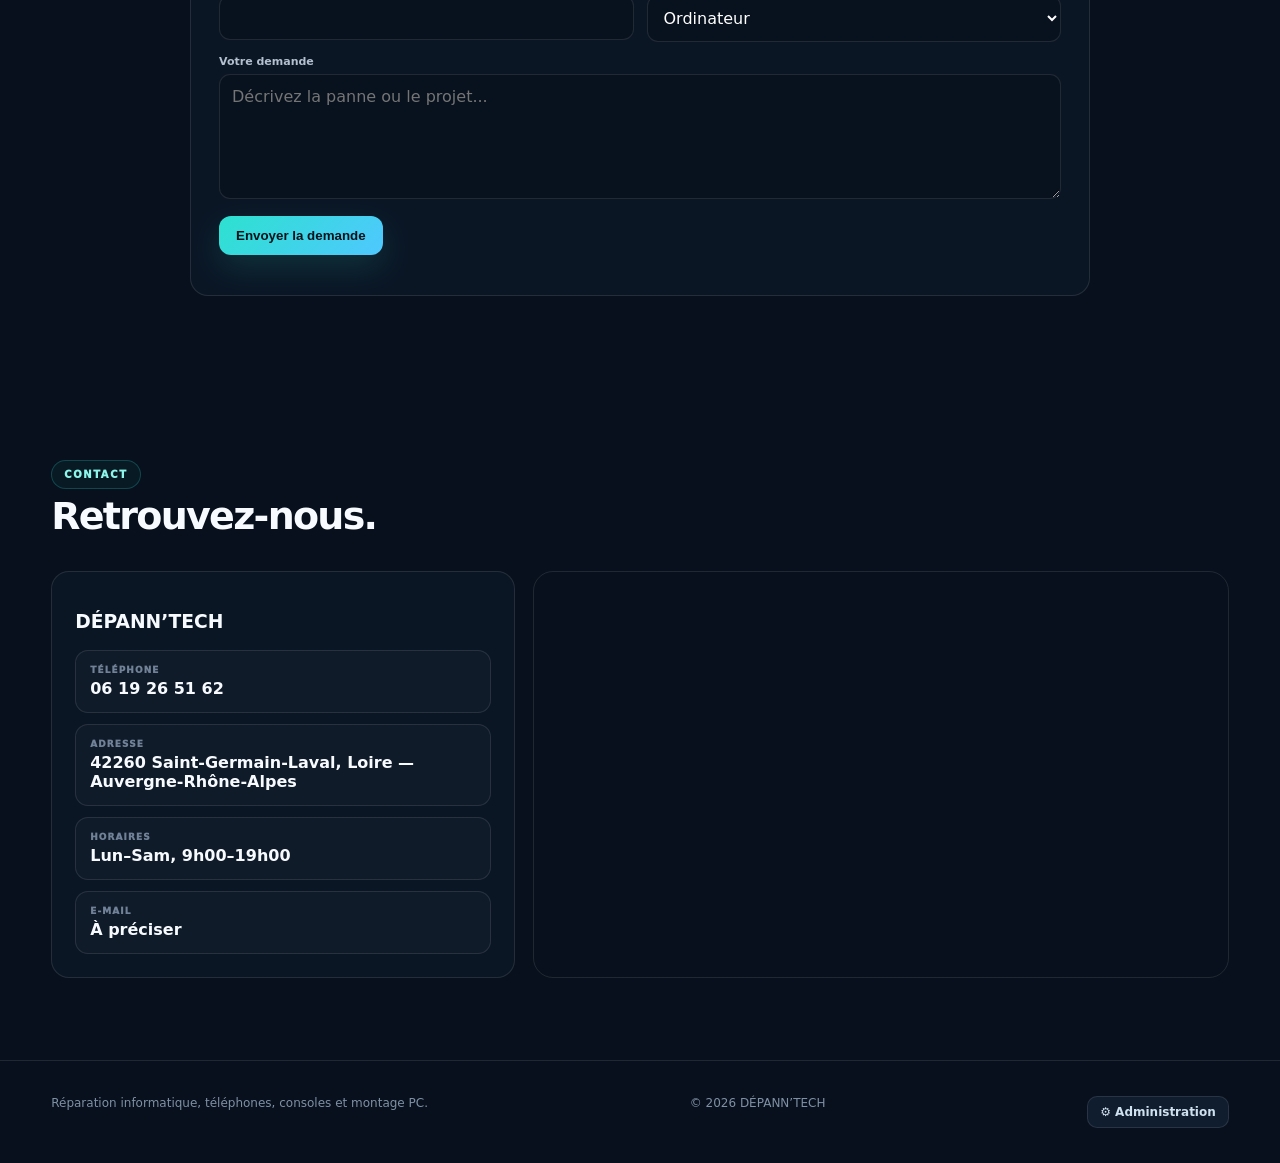
==== commit d935d695: "Add files via upload" ====
--- a/index.html
+++ b/index.html
@@ -8,6 +8,7 @@
 :root{--bg:#07101c;--panel:#0d1928;--panel2:#101f31;--text:#f7fbff;--muted:#9eafc3;--line:rgba(255,255,255,.1);--a:#2de1cf;--b:#5d8dff;--shadow:0 28px 90px rgba(0,0,0,.38)}*{box-sizing:border-box}html{scroll-behavior:smooth}body{margin:0;background:radial-gradient(circle at 15% -5%,rgba(93,141,255,.15),transparent 28%),radial-gradient(circle at 85% 0%,rgba(45,225,207,.12),transparent 25%),var(--bg);color:var(--text);font-family:Inter,ui-sans-serif,system-ui,-apple-system,Segoe UI,Roboto,Arial,sans-serif}a{color:inherit;text-decoration:none}.container{width:min(1180px,92%);margin:auto}.topbar{position:sticky;top:0;z-index:30;background:rgba(7,16,28,.78);backdrop-filter:blur(16px);border-bottom:1px solid var(--line)}.nav{height:76px;display:flex;align-items:center;justify-content:space-between;gap:20px}.brand{display:flex;align-items:center;gap:12px;font-weight:950;letter-spacing:-.03em}.brand img{max-width:170px;max-height:50px;object-fit:contain}.brand-name{font-size:20px}.brand-dot{width:9px;height:9px;border-radius:50%;background:var(--a);box-shadow:0 0 22px var(--a)}.links{display:flex;gap:24px;color:#b9c5d4;font-size:13px;font-weight:800}.links a:hover{color:#fff}.nav-actions{display:flex;gap:10px}.btn{display:inline-flex;align-items:center;justify-content:center;gap:8px;border:0;border-radius:12px;padding:12px 17px;font-weight:900;cursor:pointer;background:linear-gradient(135deg,var(--a),#4fc8ff);color:#06131a;box-shadow:0 12px 32px rgba(45,225,207,.14)}.btn.alt{background:#18263a;color:#fff;box-shadow:none;border:1px solid var(--line)}.hero{padding:76px 0 35px}.hero-grid{display:grid;grid-template-columns:1fr .85fr;gap:45px;align-items:center}.eyebrow{display:inline-flex;padding:8px 12px;border:1px solid rgba(45,225,207,.22);border-radius:999px;color:#8df5ea;background:rgba(45,225,207,.05);font-size:10px;font-weight:950;text-transform:uppercase;letter-spacing:.16em}.hero h1{font-size:clamp(45px,6vw,78px);line-height:.95;letter-spacing:-.06em;margin:20px 0}.gradient{background:linear-gradient(100deg,#fff 25%,#9cf7ef 62%,#8caeff);color:transparent;background-clip:text;-webkit-background-clip:text}.hero p{font-size:18px;line-height:1.75;color:var(--muted);max-width:690px}.hero-actions{display:flex;gap:12px;flex-wrap:wrap;margin:26px 0}.trust{display:flex;gap:22px;flex-wrap:wrap;color:#aebccc;font-size:12px}.trust b{color:#fff}.hero-visual{position:relative;min-height:450px;border:1px solid var(--line);border-radius:28px;overflow:hidden;background:linear-gradient(145deg,#14253a,#09111d);box-shadow:var(--shadow)}.hero-visual img{width:100%;height:100%;min-height:450px;object-fit:cover;display:block}.hero-empty{height:100%;min-height:450px;display:grid;place-items:center;padding:35px;text-align:center}.hero-empty .big{font-size:88px;font-weight:950;line-height:1;background:linear-gradient(135deg,#fff,#5de2d4);color:transparent;background-clip:text;-webkit-background-clip:text}.hero-tag{position:absolute;left:18px;bottom:18px;padding:10px 13px;border-radius:12px;background:rgba(5,10,18,.78);backdrop-filter:blur(12px);border:1px solid rgba(255,255,255,.13);font-size:11px;font-weight:900}.stats{display:grid;grid-template-columns:repeat(3,1fr);gap:14px;margin-top:35px}.stat,.card,.contact-card,.quote{background:rgba(13,25,40,.78);border:1px solid var(--line);border-radius:18px}.stat{padding:18px 20px}.stat strong{font-size:26px}.stat span{display:block;color:var(--muted);font-size:12px;margin-top:4px}.section{padding:82px 0}.section-head{display:flex;align-items:end;justify-content:space-between;gap:20px;margin-bottom:28px}.section-head h2{font-size:38px;letter-spacing:-.045em;margin:5px 0}.section-head p{color:var(--muted);max-width:650px;line-height:1.7}.cards{display:grid;grid-template-columns:repeat(3,1fr);gap:16px}.card{padding:23px;transition:.2s}.card:hover{transform:translateY(-4px);border-color:rgba(45,225,207,.28)}.icon{width:42px;height:42px;border-radius:12px;display:grid;place-items:center;background:rgba(45,225,207,.1);color:#79f2e7;font-size:19px}.card h3{margin:16px 0 7px}.card p{color:var(--muted);line-height:1.7;min-height:60px}.price{color:#87f4e9;font-weight:950}.shopgrid{display:grid;grid-template-columns:repeat(3,1fr);gap:16px}.product{overflow:hidden;padding:0}.product-media{height:220px;background:linear-gradient(145deg,#17283e,#0a111c);display:grid;place-items:center;overflow:hidden}.product-media img{width:100%;height:100%;object-fit:cover}.placeholder{font-size:58px;font-weight:950;color:#78eee4}.product-body{padding:20px}.category{font-size:10px;color:#78eee4;font-weight:950;letter-spacing:.14em;text-transform:uppercase}.product h3{margin:7px 0;font-size:20px}.product p{color:var(--muted);min-height:48px;line-height:1.55}.old{text-decoration:line-through;color:#6e7d90;font-size:12px;margin-left:6px}.stock{color:#9eb0c4;font-size:12px;margin-top:8px}.about{display:grid;grid-template-columns:1fr 1fr;gap:18px}.about .card{min-height:220px}.checks{white-space:pre-line;color:#c8d3df;line-height:2}.contact{display:grid;grid-template-columns:.8fr 1.2fr;gap:18px}.contact-list{display:grid;gap:11px;margin-top:18px}.contact-item{padding:14px;border:1px solid var(--line);border-radius:13px;background:rgba(255,255,255,.025)}.contact-item small{display:block;color:#718298;text-transform:uppercase;letter-spacing:.12em;font-size:9px;font-weight:950}.contact-item strong{display:block;margin-top:4px}.map{min-height:390px;border:1px solid var(--line);border-radius:20px;overflow:hidden}.map iframe{width:100%;height:100%;min-height:390px;border:0}.quote{padding:28px;max-width:900px;margin:25px auto 0}.formgrid{display:grid;grid-template-columns:1fr 1fr;gap:13px}.field label{display:block;font-size:11px;font-weight:900;color:#b4c0cf;margin-bottom:6px}.field input,.field select,.field textarea{width:100%;background:#08111e;color:#fff;border:1px solid var(--line);border-radius:11px;padding:12px;font:inherit;outline:none}.field textarea{min-height:125px;resize:vertical}.full{grid-column:1/-1}.notice{padding:12px 14px;border:1px solid rgba(45,225,207,.18);background:rgba(45,225,207,.05);border-radius:12px;color:#a9dcd7;font-size:12px;margin-bottom:14px}footer{padding:35px 0;border-top:1px solid var(--line);color:#7f90a5;font-size:12px}.footer-flex{display:flex;justify-content:space-between;gap:20px;flex-wrap:wrap}
 .modal{position:fixed;inset:0;z-index:1000;display:none;align-items:center;justify-content:center;padding:18px;background:rgba(2,7,14,.78);backdrop-filter:blur(10px)}.modal.open{display:flex}.modal-card{width:min(620px,100%);max-height:90vh;overflow:auto;background:linear-gradient(145deg,#111f31,#091321);border:1px solid rgba(255,255,255,.12);border-radius:22px;box-shadow:0 35px 100px rgba(0,0,0,.55);padding:24px;position:relative}.modal-card.small{width:min(430px,100%)}.modal-head{display:flex;align-items:flex-start;justify-content:space-between;gap:18px;margin-bottom:18px}.modal-head h3{margin:0;font-size:25px;letter-spacing:-.03em}.modal-head p{margin:7px 0 0;color:var(--muted);font-size:13px;line-height:1.55}.modal-close{width:38px;height:38px;border-radius:10px;border:1px solid var(--line);background:#17263a;color:#fff;font-size:20px;cursor:pointer}.modal-phone{font-size:29px;font-weight:950;margin:22px 0;color:#8df5ea}.modal-actions{display:flex;gap:10px;flex-wrap:wrap}.modal-actions .btn{flex:1;min-width:150px}.modal .formgrid{margin-top:8px}.modal-note{font-size:11px;color:#7f90a5;margin-top:12px}.modal input,.modal select,.modal textarea{background:#07101c}
 @media(max-width:900px){.hero-grid,.about,.contact{grid-template-columns:1fr}.hero-visual,.hero-visual img{min-height:330px}.cards,.shopgrid{grid-template-columns:1fr 1fr}.links{display:none}}@media(max-width:600px){.nav{height:68px}.nav-actions .alt{display:none}.hero{padding-top:45px}.hero h1{font-size:47px}.stats,.cards,.shopgrid,.formgrid{grid-template-columns:1fr}.section{padding:62px 0}.section-head{display:block}.quote{padding:20px}.hero-visual,.hero-visual img{min-height:280px}}
+ .admin-link{display:inline-flex;align-items:center;gap:6px;padding:8px 12px;border:1px solid var(--line);border-radius:10px;background:#101d2e;color:#cfe0ef;font-weight:800}.admin-link:hover{color:#fff;border-color:rgba(45,225,207,.45);background:#16263b}
 </style></head>
 <body>
 <header class="topbar"><div class="container nav"><a href="#top" class="brand"><img id="logo" style="display:none" alt="Logo"><span id="brandText" class="brand-name">DÉPANN’TECH</span></a><nav class="links"><a href="#services">Services</a><a href="#boutique">Boutique</a><a href="#atelier">L’atelier</a><a href="#contact">Contact</a></nav><div class="nav-actions"><a class="btn alt" id="phoneTop" href="#" data-open-modal="callModal">Appeler</a><a class="btn" href="#" data-open-modal="quoteModal">Devis gratuit</a></div></div></header>
@@ -21,7 +22,7 @@
 </main>
 <div class="modal" id="callModal" aria-hidden="true"><div class="modal-card small" role="dialog" aria-modal="true" aria-labelledby="callTitle"><div class="modal-head"><div><h3 id="callTitle">📞 Nous appeler</h3><p>Contactez directement DÉPANN’TECH.</p></div><button class="modal-close" type="button" data-close-modal aria-label="Fermer">×</button></div><div class="modal-phone" id="modalPhoneNumber">Téléphone</div><div class="modal-actions"><a class="btn" id="modalCallLink" href="#">📞 Appeler maintenant</a><button class="btn alt" type="button" data-close-modal>Fermer</button></div></div></div>
 <div class="modal" id="quoteModal" aria-hidden="true"><div class="modal-card" role="dialog" aria-modal="true" aria-labelledby="quoteModalTitle"><div class="modal-head"><div><h3 id="quoteModalTitle">📝 Demander un devis</h3><p>Décrivez votre besoin et préparez votre demande en quelques secondes.</p></div><button class="modal-close" type="button" data-close-modal aria-label="Fermer">×</button></div><form id="modalQuoteForm"><div class="formgrid"><div class="field"><label>Nom</label><input id="mqname" required></div><div class="field"><label>Téléphone</label><input id="mqphone" required></div><div class="field"><label>E-mail</label><input id="mqemail" type="email"></div><div class="field"><label>Type de besoin</label><select id="mqtype"><option>Ordinateur</option><option>Téléphone</option><option>Console</option><option>Tablette</option><option>Montage PC Gamer</option><option>Autre</option></select></div><div class="field full"><label>Votre demande</label><textarea id="mqmsg" required placeholder="Décrivez la panne ou votre projet..."></textarea></div><div class="full modal-actions"><button class="btn" type="submit">Envoyer la demande</button><button class="btn alt" type="button" data-close-modal>Annuler</button></div></div><p id="modalQuoteStatus" class="modal-note"></p></form></div></div>
-<footer><div class="container footer-flex"><span id="footerText"></span><span>© <span id="year"></span> DÉPANN’TECH</span><a href="admin.html" style="opacity:.55;font-size:11px" title="Administration">Administration</a></div></footer>
+<footer><div class="container footer-flex"><span id="footerText"></span><span>© <span id="year"></span> DÉPANN’TECH</span><a href="admin.html" class="admin-link" title="Ouvrir l’administration">⚙ Administration</a></div></footer>
 <script>
 let DATA=null; const $=id=>document.getElementById(id); function esc(s){return String(s??'').replace(/[&<>"']/g,m=>({'&':'&amp;','<':'&lt;','>':'&gt;','"':'&quot;',"'":'&#39;'}[m]))}
 async function load(){const r=await fetch('data.json?v='+Date.now()); DATA=await r.json(); const s=DATA.settings||{}; document.title=(s.shop_name||'DÉPANN’TECH')+' — Réparation'; $('brandText').textContent=s.shop_name||'DÉPANN’TECH'; $('contactName').textContent=s.shop_name||''; $('heroTitle').innerHTML=esc(s.hero_title||'Réparation express').replace(/(PC Gamer|sur mesure|réparation)/gi,'<span class="gradient">$1</span>'); $('heroText').textContent=s.hero_text||''; $('about').textContent=(DATA.pages||{}).about||''; $('reassurance').textContent=(DATA.pages||{}).reassurance||''; $('phone').textContent=s.phone||''; $('address').textContent=s.address||''; $('hours').textContent=s.hours||''; $('email').textContent=s.email||'À préciser'; $('footerText').textContent=s.footer_text||''; $('year').textContent=new Date().getFullYear(); if(s.phone){const tel='tel:'+s.phone.replace(/\s/g,'');$('modalPhoneNumber').textContent=s.phone;$('modalCallLink').href=tel} if(s.map)$('map').src=s.map; if(s.logo){$('logo').src=s.logo; $('logo').style.display='block';$('brandText').style.display='none'} const hv=$('heroVisual'); if(s.hero_image) hv.innerHTML='<img src="'+esc(s.hero_image)+'" alt="Photo principale de l’atelier"><div class="hero-tag">DÉPANN’TECH • Atelier local</div>'; else hv.innerHTML='<div class="hero-empty"><div><div class="big">DT</div><p style="color:var(--muted)">Ajoutez votre photo principale depuis Administration → Réglages.</p></div></div>'; $('stats').innerHTML=(DATA.stats||[]).map(x=>'<div class="stat"><strong>'+esc(x.value)+'</strong><span>'+esc(x.label)+'</span></div>').join(''); $('servicesList').innerHTML=(DATA.services||[]).map((x,i)=>'<article class="card"><div class="icon">'+['⚙','📱','🎮','💻','🔧'][i%5]+'</div><h3>'+esc(x.name)+'</h3><p>'+esc(x.description)+'</p><div class="price">'+esc(x.price)+'</div></article>').join(''); $('productsList').innerHTML=(DATA.products||[]).filter(x=>x.visible!==false).map(x=>'<article class="card product"><div class="product-media">'+(x.image?'<img src="'+esc(x.image)+'" alt="'+esc(x.name)+'">':'<div class="placeholder">+</div>')+'</div><div class="product-body"><div class="category">'+esc(x.category)+'</div><h3>'+esc(x.name)+'</h3><p>'+esc(x.description)+'</p><strong>'+esc(x.price)+'</strong>'+(x.old_price?'<span class="old">'+esc(x.old_price)+'</span>':'')+'<div class="stock">'+(Number(x.stock)>0?'Disponible':'Sur commande')+'</div></div></article>').join('')}
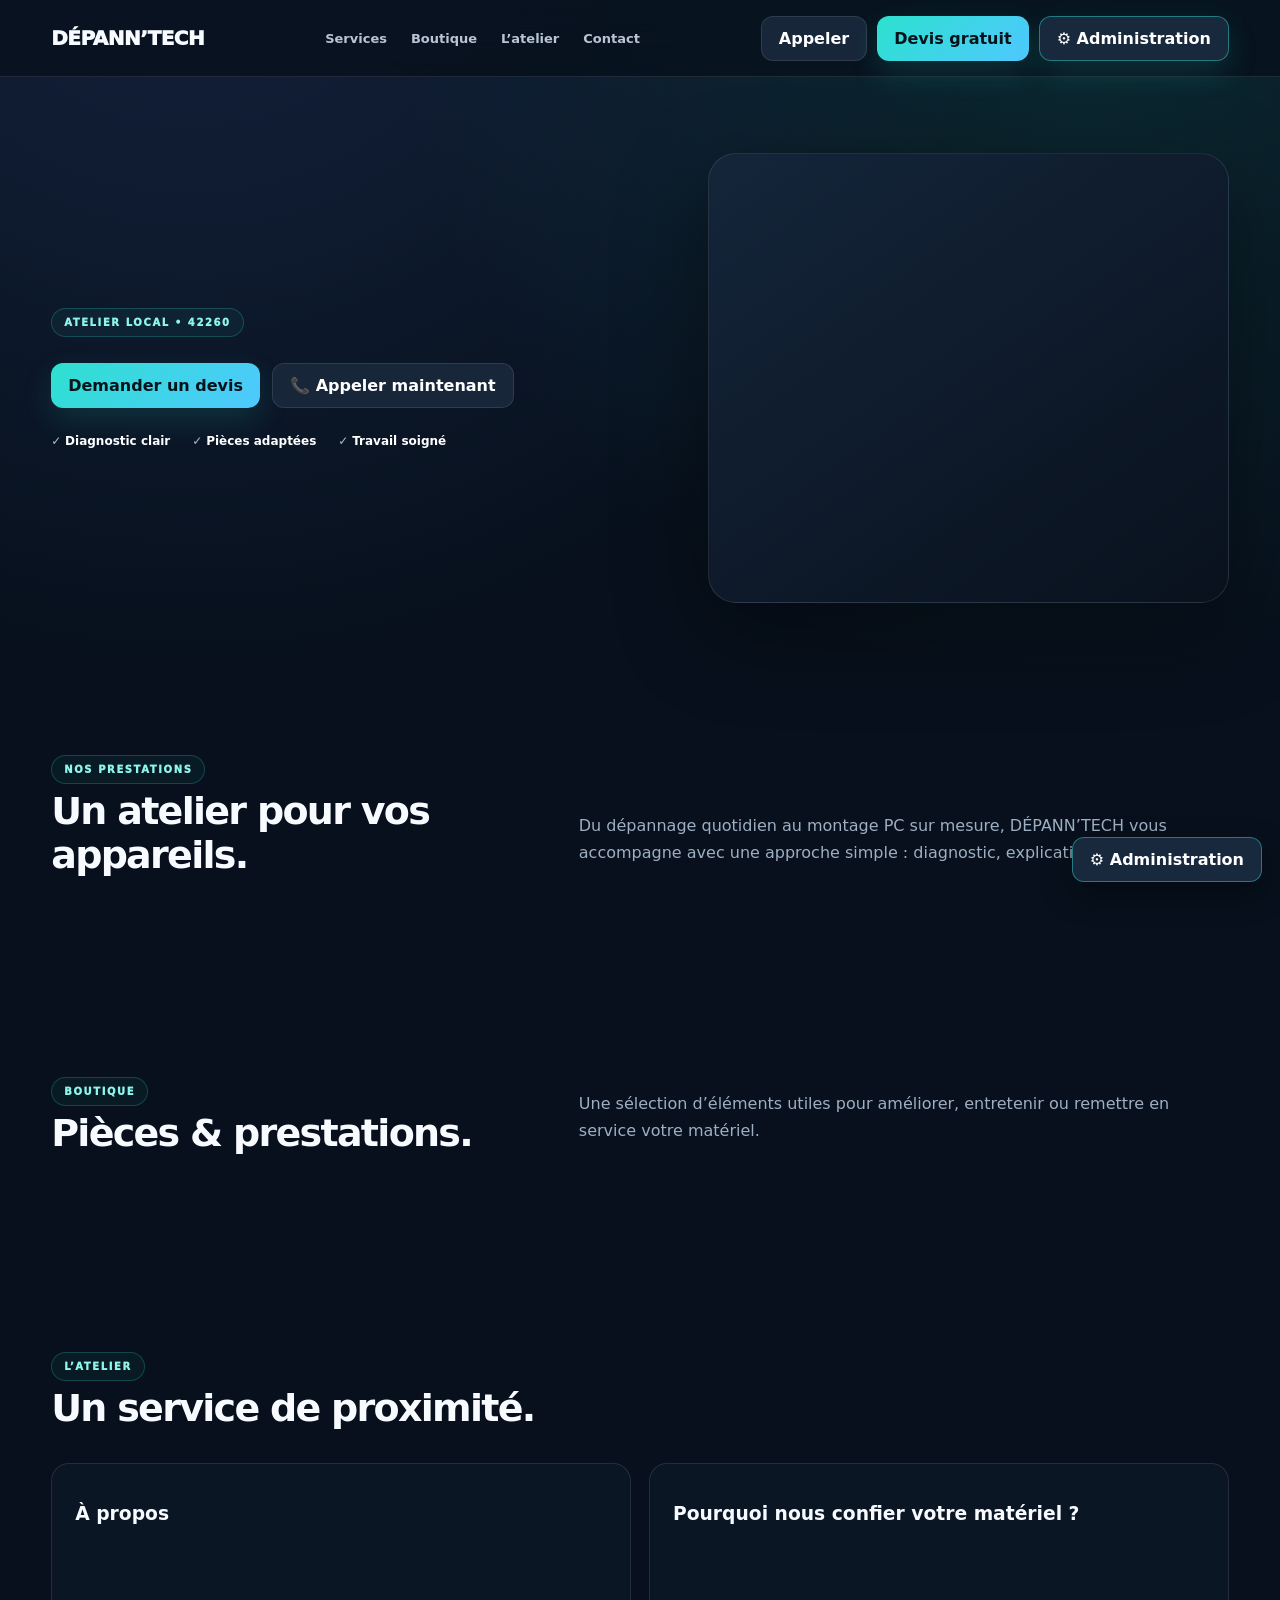
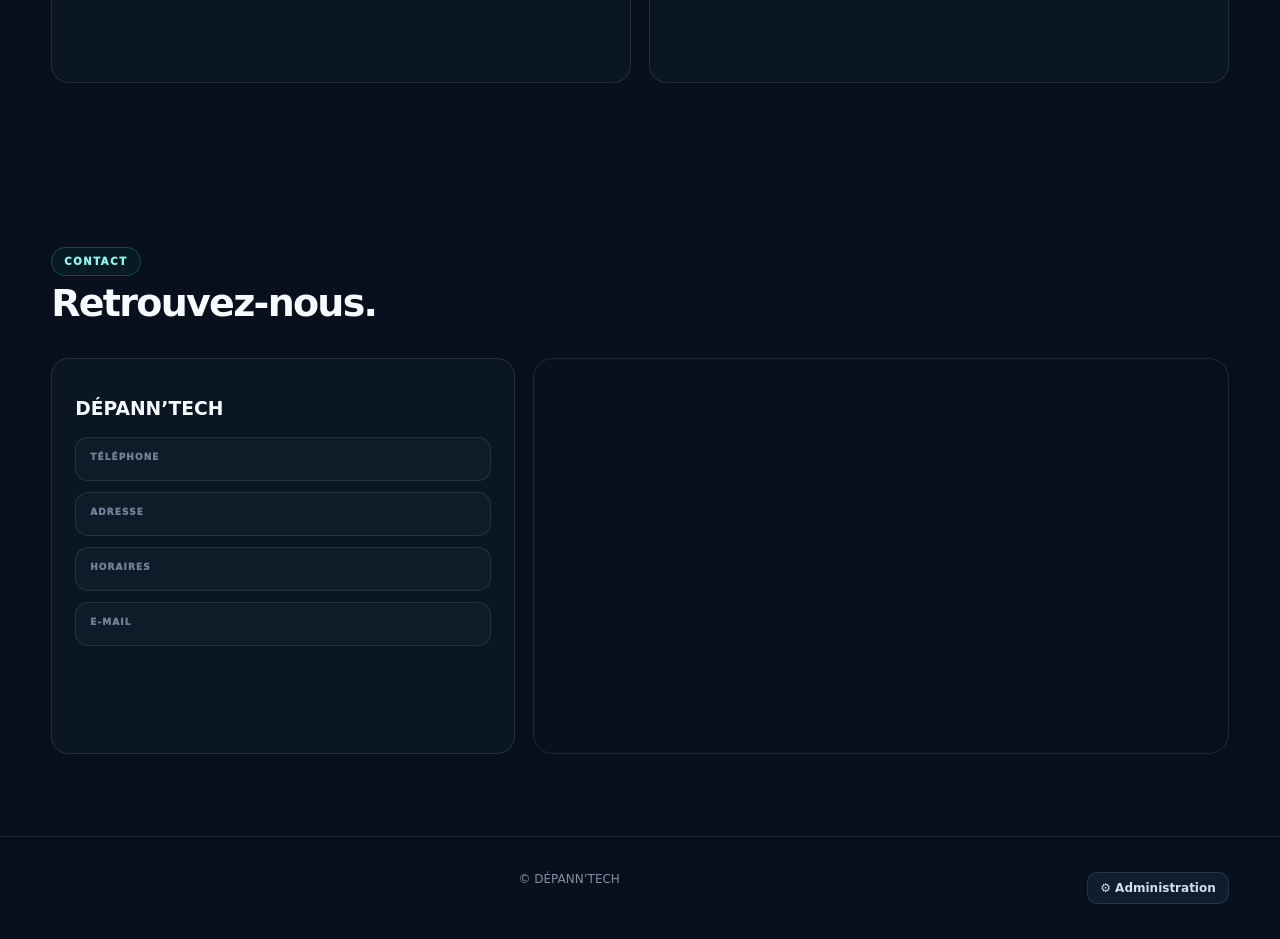
==== commit 4d534b0a: "Add files via upload" ====
--- a/index.html
+++ b/index.html
@@ -9,20 +9,21 @@
 .modal{position:fixed;inset:0;z-index:1000;display:none;align-items:center;justify-content:center;padding:18px;background:rgba(2,7,14,.78);backdrop-filter:blur(10px)}.modal.open{display:flex}.modal-card{width:min(620px,100%);max-height:90vh;overflow:auto;background:linear-gradient(145deg,#111f31,#091321);border:1px solid rgba(255,255,255,.12);border-radius:22px;box-shadow:0 35px 100px rgba(0,0,0,.55);padding:24px;position:relative}.modal-card.small{width:min(430px,100%)}.modal-head{display:flex;align-items:flex-start;justify-content:space-between;gap:18px;margin-bottom:18px}.modal-head h3{margin:0;font-size:25px;letter-spacing:-.03em}.modal-head p{margin:7px 0 0;color:var(--muted);font-size:13px;line-height:1.55}.modal-close{width:38px;height:38px;border-radius:10px;border:1px solid var(--line);background:#17263a;color:#fff;font-size:20px;cursor:pointer}.modal-phone{font-size:29px;font-weight:950;margin:22px 0;color:#8df5ea}.modal-actions{display:flex;gap:10px;flex-wrap:wrap}.modal-actions .btn{flex:1;min-width:150px}.modal .formgrid{margin-top:8px}.modal-note{font-size:11px;color:#7f90a5;margin-top:12px}.modal input,.modal select,.modal textarea{background:#07101c}
 @media(max-width:900px){.hero-grid,.about,.contact{grid-template-columns:1fr}.hero-visual,.hero-visual img{min-height:330px}.cards,.shopgrid{grid-template-columns:1fr 1fr}.links{display:none}}@media(max-width:600px){.nav{height:68px}.nav-actions .alt{display:none}.hero{padding-top:45px}.hero h1{font-size:47px}.stats,.cards,.shopgrid,.formgrid{grid-template-columns:1fr}.section{padding:62px 0}.section-head{display:block}.quote{padding:20px}.hero-visual,.hero-visual img{min-height:280px}}
  .admin-link{display:inline-flex;align-items:center;gap:6px;padding:8px 12px;border:1px solid var(--line);border-radius:10px;background:#101d2e;color:#cfe0ef;font-weight:800}.admin-link:hover{color:#fff;border-color:rgba(45,225,207,.45);background:#16263b}
+ .admin-nav{background:#18283d!important;border:1px solid rgba(45,225,207,.45)!important;color:#fff!important}.admin-nav:hover{background:#223750!important}.admin-fixed{position:fixed;right:18px;bottom:18px;z-index:90;box-shadow:0 12px 30px rgba(0,0,0,.35)}@media(max-width:800px){.nav-actions .admin-nav{display:none}}
 </style></head>
 <body>
-<header class="topbar"><div class="container nav"><a href="#top" class="brand"><img id="logo" style="display:none" alt="Logo"><span id="brandText" class="brand-name">DÉPANN’TECH</span></a><nav class="links"><a href="#services">Services</a><a href="#boutique">Boutique</a><a href="#atelier">L’atelier</a><a href="#contact">Contact</a></nav><div class="nav-actions"><a class="btn alt" id="phoneTop" href="#" data-open-modal="callModal">Appeler</a><a class="btn" href="#" data-open-modal="quoteModal">Devis gratuit</a></div></div></header>
+<header class="topbar"><div class="container nav"><a href="#top" class="brand"><img id="logo" style="display:none" alt="Logo"><span id="brandText" class="brand-name">DÉPANN’TECH</span></a><nav class="links"><a href="#services">Services</a><a href="#boutique">Boutique</a><a href="#atelier">L’atelier</a><a href="#contact">Contact</a></nav><div class="nav-actions"><a class="btn alt" id="phoneTop" href="#" data-open-modal="callModal">Appeler</a><a class="btn" href="#" data-open-modal="quoteModal">Devis gratuit</a><a class="btn admin-nav" href="admin.html">⚙ Administration</a></div></div></header>
 <main id="top">
 <section class="hero"><div class="container hero-grid"><div><span class="eyebrow">Atelier local • 42260</span><h1 id="heroTitle"></h1><p id="heroText"></p><div class="hero-actions"><a class="btn" href="#" data-open-modal="quoteModal">Demander un devis</a><a class="btn alt" id="phoneHero" href="#" data-open-modal="callModal">📞 Appeler maintenant</a></div><div class="trust"><span>✓ <b>Diagnostic clair</b></span><span>✓ <b>Pièces adaptées</b></span><span>✓ <b>Travail soigné</b></span></div></div><div class="hero-visual" id="heroVisual"></div></div><div class="container"><div class="stats" id="stats"></div></div></section>
 <section class="section" id="services"><div class="container"><div class="section-head"><div><span class="eyebrow">Nos prestations</span><h2>Un atelier pour vos appareils.</h2></div><p>Du dépannage quotidien au montage PC sur mesure, DÉPANN’TECH vous accompagne avec une approche simple : diagnostic, explication et réparation.</p></div><div class="cards" id="servicesList"></div></div></section>
 <section class="section" id="boutique"><div class="container"><div class="section-head"><div><span class="eyebrow">Boutique</span><h2>Pièces & prestations.</h2></div><p>Une sélection d’éléments utiles pour améliorer, entretenir ou remettre en service votre matériel.</p></div><div class="shopgrid" id="productsList"></div></div></section>
 <section class="section" id="atelier"><div class="container"><div class="section-head"><div><span class="eyebrow">L’atelier</span><h2>Un service de proximité.</h2></div></div><div class="about"><div class="card"><h3>À propos</h3><p id="about"></p></div><div class="card"><h3>Pourquoi nous confier votre matériel ?</h3><div id="reassurance" class="checks"></div></div></div></div></section>
-<section class="section" id="devis"><div class="container"><div class="section-head"><div><span class="eyebrow">Devis</span><h2>Expliquez-nous votre besoin.</h2></div><p>Quelques informations suffisent pour préparer votre demande.</p></div><form class="quote" id="quoteForm"><div class="notice">Votre demande sera préparée pour être envoyée à l’adresse de contact configurée dans l’administration.</div><div class="formgrid"><div class="field"><label>Nom</label><input id="qname" required></div><div class="field"><label>Téléphone</label><input id="qphone" required></div><div class="field"><label>E-mail</label><input id="qemail" type="email"></div><div class="field"><label>Type de besoin</label><select id="qtype"><option>Ordinateur</option><option>Téléphone</option><option>Console</option><option>Tablette</option><option>Montage PC Gamer</option><option>Autre</option></select></div><div class="field full"><label>Votre demande</label><textarea id="qmsg" required placeholder="Décrivez la panne ou le projet..."></textarea></div><div class="full"><button class="btn" type="submit">Envoyer la demande</button></div></div><p id="quoteStatus" style="color:#93a4b8;font-size:12px"></p></form></div></section>
+
 <section class="section" id="contact"><div class="container"><div class="section-head"><div><span class="eyebrow">Contact</span><h2>Retrouvez-nous.</h2></div></div><div class="contact"><div class="card"><h3 id="contactName">DÉPANN’TECH</h3><div class="contact-list"><div class="contact-item"><small>Téléphone</small><strong id="phone"></strong></div><div class="contact-item"><small>Adresse</small><strong id="address"></strong></div><div class="contact-item"><small>Horaires</small><strong id="hours"></strong></div><div class="contact-item"><small>E-mail</small><strong id="email"></strong></div></div></div><div class="map"><iframe id="map" loading="lazy" referrerpolicy="no-referrer-when-downgrade"></iframe></div></div></div></section>
 </main>
 <div class="modal" id="callModal" aria-hidden="true"><div class="modal-card small" role="dialog" aria-modal="true" aria-labelledby="callTitle"><div class="modal-head"><div><h3 id="callTitle">📞 Nous appeler</h3><p>Contactez directement DÉPANN’TECH.</p></div><button class="modal-close" type="button" data-close-modal aria-label="Fermer">×</button></div><div class="modal-phone" id="modalPhoneNumber">Téléphone</div><div class="modal-actions"><a class="btn" id="modalCallLink" href="#">📞 Appeler maintenant</a><button class="btn alt" type="button" data-close-modal>Fermer</button></div></div></div>
 <div class="modal" id="quoteModal" aria-hidden="true"><div class="modal-card" role="dialog" aria-modal="true" aria-labelledby="quoteModalTitle"><div class="modal-head"><div><h3 id="quoteModalTitle">📝 Demander un devis</h3><p>Décrivez votre besoin et préparez votre demande en quelques secondes.</p></div><button class="modal-close" type="button" data-close-modal aria-label="Fermer">×</button></div><form id="modalQuoteForm"><div class="formgrid"><div class="field"><label>Nom</label><input id="mqname" required></div><div class="field"><label>Téléphone</label><input id="mqphone" required></div><div class="field"><label>E-mail</label><input id="mqemail" type="email"></div><div class="field"><label>Type de besoin</label><select id="mqtype"><option>Ordinateur</option><option>Téléphone</option><option>Console</option><option>Tablette</option><option>Montage PC Gamer</option><option>Autre</option></select></div><div class="field full"><label>Votre demande</label><textarea id="mqmsg" required placeholder="Décrivez la panne ou votre projet..."></textarea></div><div class="full modal-actions"><button class="btn" type="submit">Envoyer la demande</button><button class="btn alt" type="button" data-close-modal>Annuler</button></div></div><p id="modalQuoteStatus" class="modal-note"></p></form></div></div>
-<footer><div class="container footer-flex"><span id="footerText"></span><span>© <span id="year"></span> DÉPANN’TECH</span><a href="admin.html" class="admin-link" title="Ouvrir l’administration">⚙ Administration</a></div></footer>
+<a class="btn admin-nav admin-fixed" href="admin.html">⚙ Administration</a><footer><div class="container footer-flex"><span id="footerText"></span><span>© <span id="year"></span> DÉPANN’TECH</span><a href="admin.html" class="admin-link" title="Ouvrir l’administration">⚙ Administration</a></div></footer>
 <script>
 let DATA=null; const $=id=>document.getElementById(id); function esc(s){return String(s??'').replace(/[&<>"']/g,m=>({'&':'&amp;','<':'&lt;','>':'&gt;','"':'&quot;',"'":'&#39;'}[m]))}
 async function load(){const r=await fetch('data.json?v='+Date.now()); DATA=await r.json(); const s=DATA.settings||{}; document.title=(s.shop_name||'DÉPANN’TECH')+' — Réparation'; $('brandText').textContent=s.shop_name||'DÉPANN’TECH'; $('contactName').textContent=s.shop_name||''; $('heroTitle').innerHTML=esc(s.hero_title||'Réparation express').replace(/(PC Gamer|sur mesure|réparation)/gi,'<span class="gradient">$1</span>'); $('heroText').textContent=s.hero_text||''; $('about').textContent=(DATA.pages||{}).about||''; $('reassurance').textContent=(DATA.pages||{}).reassurance||''; $('phone').textContent=s.phone||''; $('address').textContent=s.address||''; $('hours').textContent=s.hours||''; $('email').textContent=s.email||'À préciser'; $('footerText').textContent=s.footer_text||''; $('year').textContent=new Date().getFullYear(); if(s.phone){const tel='tel:'+s.phone.replace(/\s/g,'');$('modalPhoneNumber').textContent=s.phone;$('modalCallLink').href=tel} if(s.map)$('map').src=s.map; if(s.logo){$('logo').src=s.logo; $('logo').style.display='block';$('brandText').style.display='none'} const hv=$('heroVisual'); if(s.hero_image) hv.innerHTML='<img src="'+esc(s.hero_image)+'" alt="Photo principale de l’atelier"><div class="hero-tag">DÉPANN’TECH • Atelier local</div>'; else hv.innerHTML='<div class="hero-empty"><div><div class="big">DT</div><p style="color:var(--muted)">Ajoutez votre photo principale depuis Administration → Réglages.</p></div></div>'; $('stats').innerHTML=(DATA.stats||[]).map(x=>'<div class="stat"><strong>'+esc(x.value)+'</strong><span>'+esc(x.label)+'</span></div>').join(''); $('servicesList').innerHTML=(DATA.services||[]).map((x,i)=>'<article class="card"><div class="icon">'+['⚙','📱','🎮','💻','🔧'][i%5]+'</div><h3>'+esc(x.name)+'</h3><p>'+esc(x.description)+'</p><div class="price">'+esc(x.price)+'</div></article>').join(''); $('productsList').innerHTML=(DATA.products||[]).filter(x=>x.visible!==false).map(x=>'<article class="card product"><div class="product-media">'+(x.image?'<img src="'+esc(x.image)+'" alt="'+esc(x.name)+'">':'<div class="placeholder">+</div>')+'</div><div class="product-body"><div class="category">'+esc(x.category)+'</div><h3>'+esc(x.name)+'</h3><p>'+esc(x.description)+'</p><strong>'+esc(x.price)+'</strong>'+(x.old_price?'<span class="old">'+esc(x.old_price)+'</span>':'')+'<div class="stock">'+(Number(x.stock)>0?'Disponible':'Sur commande')+'</div></div></article>').join('')}
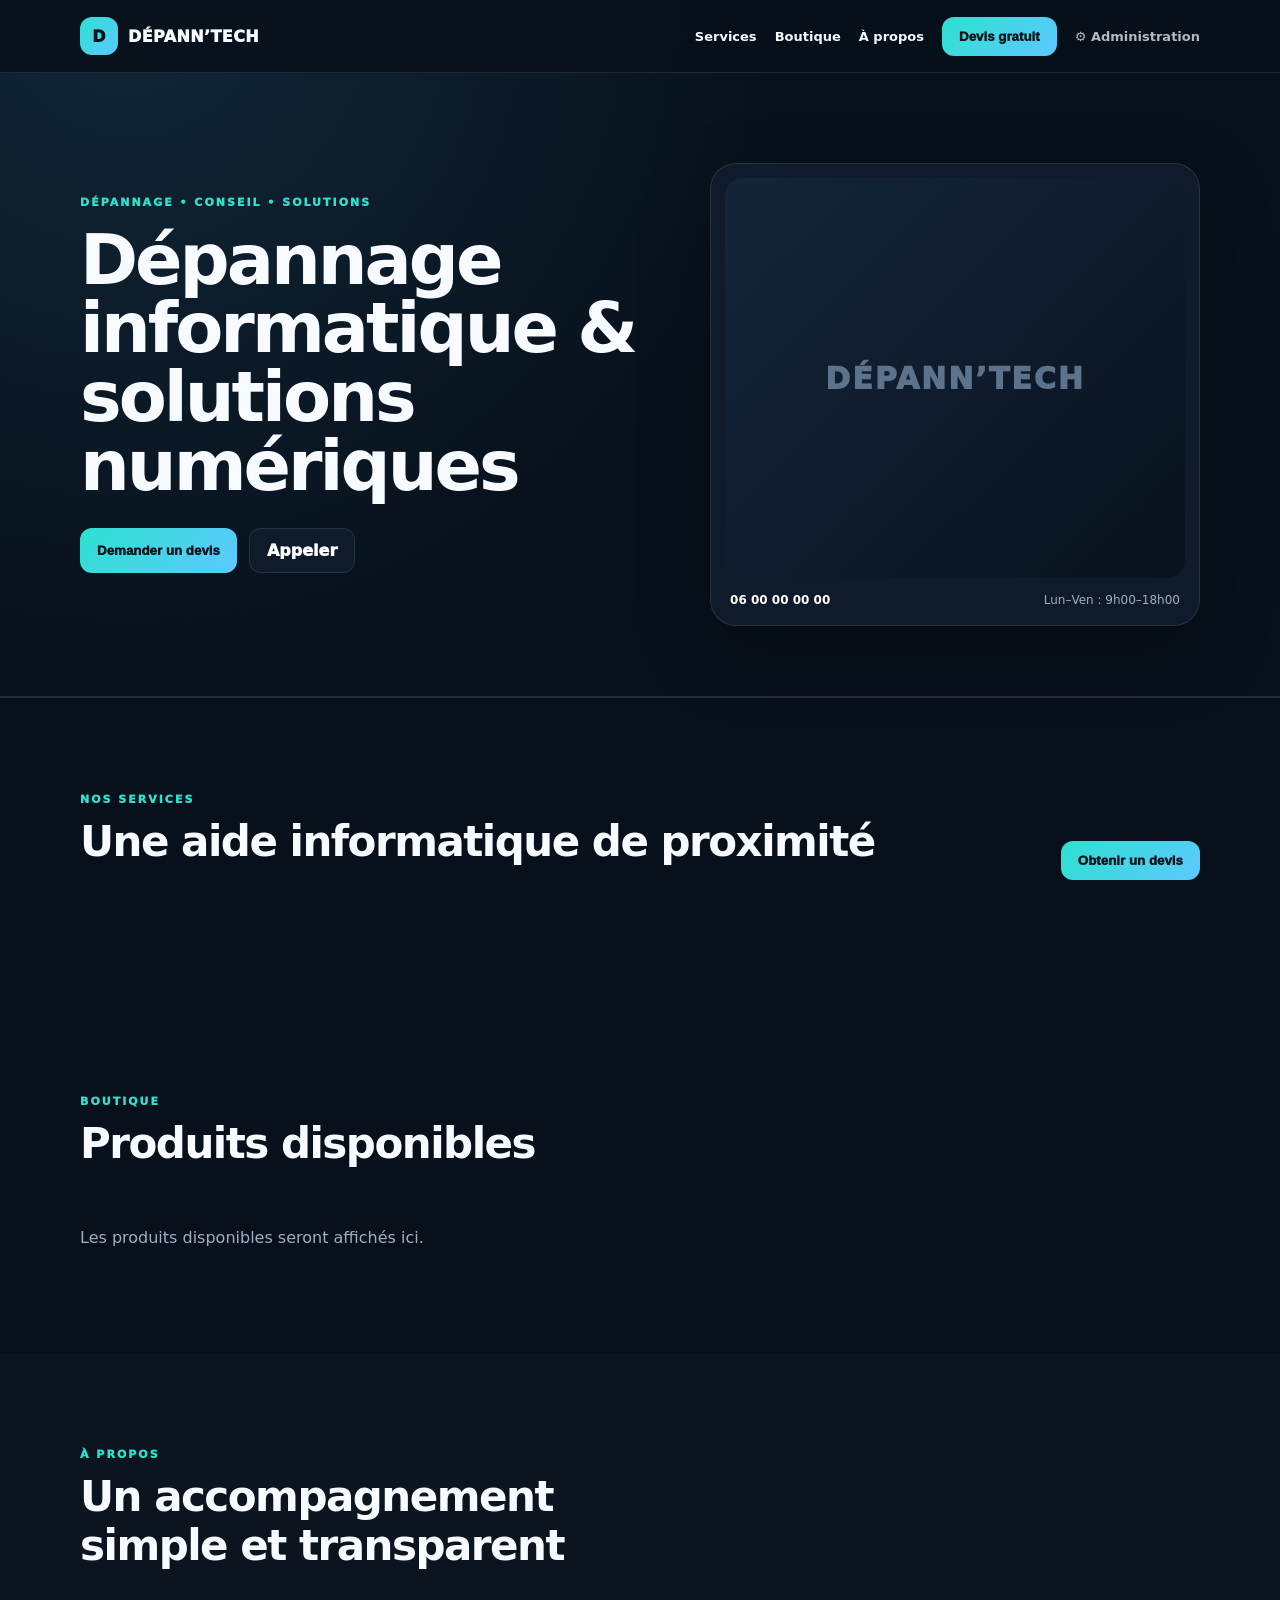
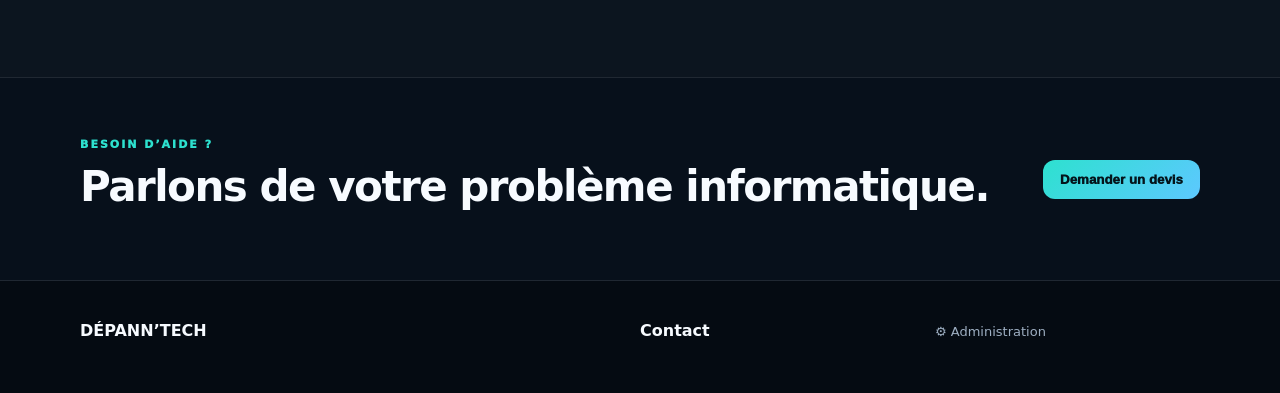
==== commit 9fdebbbf: "Add files via upload" ====
--- a/index.html
+++ b/index.html
@@ -1,38 +1,108 @@
 <!doctype html>
 <html lang="fr">
 <head>
-<meta charset="utf-8"><meta name="viewport" content="width=device-width,initial-scale=1">
-<title id="pageTitle">DÉPANN’TECH — Réparation informatique</title>
-<meta id="metaDesc" name="description" content="Réparation informatique, téléphones, consoles et PC sur mesure.">
-<style>
-:root{--bg:#07101c;--panel:#0d1928;--panel2:#101f31;--text:#f7fbff;--muted:#9eafc3;--line:rgba(255,255,255,.1);--a:#2de1cf;--b:#5d8dff;--shadow:0 28px 90px rgba(0,0,0,.38)}*{box-sizing:border-box}html{scroll-behavior:smooth}body{margin:0;background:radial-gradient(circle at 15% -5%,rgba(93,141,255,.15),transparent 28%),radial-gradient(circle at 85% 0%,rgba(45,225,207,.12),transparent 25%),var(--bg);color:var(--text);font-family:Inter,ui-sans-serif,system-ui,-apple-system,Segoe UI,Roboto,Arial,sans-serif}a{color:inherit;text-decoration:none}.container{width:min(1180px,92%);margin:auto}.topbar{position:sticky;top:0;z-index:30;background:rgba(7,16,28,.78);backdrop-filter:blur(16px);border-bottom:1px solid var(--line)}.nav{height:76px;display:flex;align-items:center;justify-content:space-between;gap:20px}.brand{display:flex;align-items:center;gap:12px;font-weight:950;letter-spacing:-.03em}.brand img{max-width:170px;max-height:50px;object-fit:contain}.brand-name{font-size:20px}.brand-dot{width:9px;height:9px;border-radius:50%;background:var(--a);box-shadow:0 0 22px var(--a)}.links{display:flex;gap:24px;color:#b9c5d4;font-size:13px;font-weight:800}.links a:hover{color:#fff}.nav-actions{display:flex;gap:10px}.btn{display:inline-flex;align-items:center;justify-content:center;gap:8px;border:0;border-radius:12px;padding:12px 17px;font-weight:900;cursor:pointer;background:linear-gradient(135deg,var(--a),#4fc8ff);color:#06131a;box-shadow:0 12px 32px rgba(45,225,207,.14)}.btn.alt{background:#18263a;color:#fff;box-shadow:none;border:1px solid var(--line)}.hero{padding:76px 0 35px}.hero-grid{display:grid;grid-template-columns:1fr .85fr;gap:45px;align-items:center}.eyebrow{display:inline-flex;padding:8px 12px;border:1px solid rgba(45,225,207,.22);border-radius:999px;color:#8df5ea;background:rgba(45,225,207,.05);font-size:10px;font-weight:950;text-transform:uppercase;letter-spacing:.16em}.hero h1{font-size:clamp(45px,6vw,78px);line-height:.95;letter-spacing:-.06em;margin:20px 0}.gradient{background:linear-gradient(100deg,#fff 25%,#9cf7ef 62%,#8caeff);color:transparent;background-clip:text;-webkit-background-clip:text}.hero p{font-size:18px;line-height:1.75;color:var(--muted);max-width:690px}.hero-actions{display:flex;gap:12px;flex-wrap:wrap;margin:26px 0}.trust{display:flex;gap:22px;flex-wrap:wrap;color:#aebccc;font-size:12px}.trust b{color:#fff}.hero-visual{position:relative;min-height:450px;border:1px solid var(--line);border-radius:28px;overflow:hidden;background:linear-gradient(145deg,#14253a,#09111d);box-shadow:var(--shadow)}.hero-visual img{width:100%;height:100%;min-height:450px;object-fit:cover;display:block}.hero-empty{height:100%;min-height:450px;display:grid;place-items:center;padding:35px;text-align:center}.hero-empty .big{font-size:88px;font-weight:950;line-height:1;background:linear-gradient(135deg,#fff,#5de2d4);color:transparent;background-clip:text;-webkit-background-clip:text}.hero-tag{position:absolute;left:18px;bottom:18px;padding:10px 13px;border-radius:12px;background:rgba(5,10,18,.78);backdrop-filter:blur(12px);border:1px solid rgba(255,255,255,.13);font-size:11px;font-weight:900}.stats{display:grid;grid-template-columns:repeat(3,1fr);gap:14px;margin-top:35px}.stat,.card,.contact-card,.quote{background:rgba(13,25,40,.78);border:1px solid var(--line);border-radius:18px}.stat{padding:18px 20px}.stat strong{font-size:26px}.stat span{display:block;color:var(--muted);font-size:12px;margin-top:4px}.section{padding:82px 0}.section-head{display:flex;align-items:end;justify-content:space-between;gap:20px;margin-bottom:28px}.section-head h2{font-size:38px;letter-spacing:-.045em;margin:5px 0}.section-head p{color:var(--muted);max-width:650px;line-height:1.7}.cards{display:grid;grid-template-columns:repeat(3,1fr);gap:16px}.card{padding:23px;transition:.2s}.card:hover{transform:translateY(-4px);border-color:rgba(45,225,207,.28)}.icon{width:42px;height:42px;border-radius:12px;display:grid;place-items:center;background:rgba(45,225,207,.1);color:#79f2e7;font-size:19px}.card h3{margin:16px 0 7px}.card p{color:var(--muted);line-height:1.7;min-height:60px}.price{color:#87f4e9;font-weight:950}.shopgrid{display:grid;grid-template-columns:repeat(3,1fr);gap:16px}.product{overflow:hidden;padding:0}.product-media{height:220px;background:linear-gradient(145deg,#17283e,#0a111c);display:grid;place-items:center;overflow:hidden}.product-media img{width:100%;height:100%;object-fit:cover}.placeholder{font-size:58px;font-weight:950;color:#78eee4}.product-body{padding:20px}.category{font-size:10px;color:#78eee4;font-weight:950;letter-spacing:.14em;text-transform:uppercase}.product h3{margin:7px 0;font-size:20px}.product p{color:var(--muted);min-height:48px;line-height:1.55}.old{text-decoration:line-through;color:#6e7d90;font-size:12px;margin-left:6px}.stock{color:#9eb0c4;font-size:12px;margin-top:8px}.about{display:grid;grid-template-columns:1fr 1fr;gap:18px}.about .card{min-height:220px}.checks{white-space:pre-line;color:#c8d3df;line-height:2}.contact{display:grid;grid-template-columns:.8fr 1.2fr;gap:18px}.contact-list{display:grid;gap:11px;margin-top:18px}.contact-item{padding:14px;border:1px solid var(--line);border-radius:13px;background:rgba(255,255,255,.025)}.contact-item small{display:block;color:#718298;text-transform:uppercase;letter-spacing:.12em;font-size:9px;font-weight:950}.contact-item strong{display:block;margin-top:4px}.map{min-height:390px;border:1px solid var(--line);border-radius:20px;overflow:hidden}.map iframe{width:100%;height:100%;min-height:390px;border:0}.quote{padding:28px;max-width:900px;margin:25px auto 0}.formgrid{display:grid;grid-template-columns:1fr 1fr;gap:13px}.field label{display:block;font-size:11px;font-weight:900;color:#b4c0cf;margin-bottom:6px}.field input,.field select,.field textarea{width:100%;background:#08111e;color:#fff;border:1px solid var(--line);border-radius:11px;padding:12px;font:inherit;outline:none}.field textarea{min-height:125px;resize:vertical}.full{grid-column:1/-1}.notice{padding:12px 14px;border:1px solid rgba(45,225,207,.18);background:rgba(45,225,207,.05);border-radius:12px;color:#a9dcd7;font-size:12px;margin-bottom:14px}footer{padding:35px 0;border-top:1px solid var(--line);color:#7f90a5;font-size:12px}.footer-flex{display:flex;justify-content:space-between;gap:20px;flex-wrap:wrap}
-.modal{position:fixed;inset:0;z-index:1000;display:none;align-items:center;justify-content:center;padding:18px;background:rgba(2,7,14,.78);backdrop-filter:blur(10px)}.modal.open{display:flex}.modal-card{width:min(620px,100%);max-height:90vh;overflow:auto;background:linear-gradient(145deg,#111f31,#091321);border:1px solid rgba(255,255,255,.12);border-radius:22px;box-shadow:0 35px 100px rgba(0,0,0,.55);padding:24px;position:relative}.modal-card.small{width:min(430px,100%)}.modal-head{display:flex;align-items:flex-start;justify-content:space-between;gap:18px;margin-bottom:18px}.modal-head h3{margin:0;font-size:25px;letter-spacing:-.03em}.modal-head p{margin:7px 0 0;color:var(--muted);font-size:13px;line-height:1.55}.modal-close{width:38px;height:38px;border-radius:10px;border:1px solid var(--line);background:#17263a;color:#fff;font-size:20px;cursor:pointer}.modal-phone{font-size:29px;font-weight:950;margin:22px 0;color:#8df5ea}.modal-actions{display:flex;gap:10px;flex-wrap:wrap}.modal-actions .btn{flex:1;min-width:150px}.modal .formgrid{margin-top:8px}.modal-note{font-size:11px;color:#7f90a5;margin-top:12px}.modal input,.modal select,.modal textarea{background:#07101c}
-@media(max-width:900px){.hero-grid,.about,.contact{grid-template-columns:1fr}.hero-visual,.hero-visual img{min-height:330px}.cards,.shopgrid{grid-template-columns:1fr 1fr}.links{display:none}}@media(max-width:600px){.nav{height:68px}.nav-actions .alt{display:none}.hero{padding-top:45px}.hero h1{font-size:47px}.stats,.cards,.shopgrid,.formgrid{grid-template-columns:1fr}.section{padding:62px 0}.section-head{display:block}.quote{padding:20px}.hero-visual,.hero-visual img{min-height:280px}}
- .admin-link{display:inline-flex;align-items:center;gap:6px;padding:8px 12px;border:1px solid var(--line);border-radius:10px;background:#101d2e;color:#cfe0ef;font-weight:800}.admin-link:hover{color:#fff;border-color:rgba(45,225,207,.45);background:#16263b}
- .admin-nav{background:#18283d!important;border:1px solid rgba(45,225,207,.45)!important;color:#fff!important}.admin-nav:hover{background:#223750!important}.admin-fixed{position:fixed;right:18px;bottom:18px;z-index:90;box-shadow:0 12px 30px rgba(0,0,0,.35)}@media(max-width:800px){.nav-actions .admin-nav{display:none}}
-</style></head>
+<meta charset="utf-8">
+<meta name="viewport" content="width=device-width,initial-scale=1">
+<meta name="description" content="DÉPANN’TECH — dépannage informatique, installation, optimisation et conseil.">
+<title>DÉPANN’TECH</title>
+<link rel="stylesheet" href="style.css">
+</head>
 <body>
-<header class="topbar"><div class="container nav"><a href="#top" class="brand"><img id="logo" style="display:none" alt="Logo"><span id="brandText" class="brand-name">DÉPANN’TECH</span></a><nav class="links"><a href="#services">Services</a><a href="#boutique">Boutique</a><a href="#atelier">L’atelier</a><a href="#contact">Contact</a></nav><div class="nav-actions"><a class="btn alt" id="phoneTop" href="#" data-open-modal="callModal">Appeler</a><a class="btn" href="#" data-open-modal="quoteModal">Devis gratuit</a><a class="btn admin-nav" href="admin.html">⚙ Administration</a></div></div></header>
-<main id="top">
-<section class="hero"><div class="container hero-grid"><div><span class="eyebrow">Atelier local • 42260</span><h1 id="heroTitle"></h1><p id="heroText"></p><div class="hero-actions"><a class="btn" href="#" data-open-modal="quoteModal">Demander un devis</a><a class="btn alt" id="phoneHero" href="#" data-open-modal="callModal">📞 Appeler maintenant</a></div><div class="trust"><span>✓ <b>Diagnostic clair</b></span><span>✓ <b>Pièces adaptées</b></span><span>✓ <b>Travail soigné</b></span></div></div><div class="hero-visual" id="heroVisual"></div></div><div class="container"><div class="stats" id="stats"></div></div></section>
-<section class="section" id="services"><div class="container"><div class="section-head"><div><span class="eyebrow">Nos prestations</span><h2>Un atelier pour vos appareils.</h2></div><p>Du dépannage quotidien au montage PC sur mesure, DÉPANN’TECH vous accompagne avec une approche simple : diagnostic, explication et réparation.</p></div><div class="cards" id="servicesList"></div></div></section>
-<section class="section" id="boutique"><div class="container"><div class="section-head"><div><span class="eyebrow">Boutique</span><h2>Pièces & prestations.</h2></div><p>Une sélection d’éléments utiles pour améliorer, entretenir ou remettre en service votre matériel.</p></div><div class="shopgrid" id="productsList"></div></div></section>
-<section class="section" id="atelier"><div class="container"><div class="section-head"><div><span class="eyebrow">L’atelier</span><h2>Un service de proximité.</h2></div></div><div class="about"><div class="card"><h3>À propos</h3><p id="about"></p></div><div class="card"><h3>Pourquoi nous confier votre matériel ?</h3><div id="reassurance" class="checks"></div></div></div></div></section>
+<header class="header">
+  <div class="container nav">
+    <a class="brand" href="#accueil"><span class="brandmark" id="logoWrap">D</span><span id="brandName">DÉPANN’TECH</span></a>
+    <nav>
+      <a href="#services">Services</a>
+      <a href="#boutique">Boutique</a>
+      <a href="#apropos">À propos</a>
+      <button class="nav-quote" data-quote>Devis gratuit</button>
+      <a class="admin-link" href="gestion.html">⚙ Administration</a>
+    </nav>
+  </div>
+</header>
 
-<section class="section" id="contact"><div class="container"><div class="section-head"><div><span class="eyebrow">Contact</span><h2>Retrouvez-nous.</h2></div></div><div class="contact"><div class="card"><h3 id="contactName">DÉPANN’TECH</h3><div class="contact-list"><div class="contact-item"><small>Téléphone</small><strong id="phone"></strong></div><div class="contact-item"><small>Adresse</small><strong id="address"></strong></div><div class="contact-item"><small>Horaires</small><strong id="hours"></strong></div><div class="contact-item"><small>E-mail</small><strong id="email"></strong></div></div></div><div class="map"><iframe id="map" loading="lazy" referrerpolicy="no-referrer-when-downgrade"></iframe></div></div></div></section>
+<main>
+<section class="hero" id="accueil">
+  <div class="container hero-grid">
+    <div>
+      <span class="eyebrow">DÉPANNAGE • CONSEIL • SOLUTIONS</span>
+      <h1 id="heroTitle">Dépannage informatique & solutions numériques</h1>
+      <p class="hero-text" id="heroText"></p>
+      <div class="actions">
+        <button class="btn primary" data-quote>Demander un devis</button>
+        <a class="btn secondary" id="callBtn" href="tel:0600000000">Appeler</a>
+      </div>
+      <div class="trust" id="trust"></div>
+    </div>
+    <div class="hero-card">
+      <div class="hero-photo" id="heroPhoto"><div class="photo-placeholder">DÉPANN’TECH</div></div>
+      <div class="hero-contact"><b id="heroPhone">06 00 00 00 00</b><span id="heroHours">Lun–Ven : 9h00–18h00</span></div>
+    </div>
+  </div>
+</section>
+
+<section class="stats"><div class="container stats-grid" id="stats"></div></section>
+
+<section class="section" id="services">
+<div class="container">
+  <div class="section-head"><div><span class="eyebrow">NOS SERVICES</span><h2>Une aide informatique de proximité</h2></div><button class="btn primary" data-quote>Obtenir un devis</button></div>
+  <div class="cards" id="servicesList"></div>
+</div>
+</section>
+
+<section class="section shop" id="boutique">
+<div class="container">
+  <div class="section-head"><div><span class="eyebrow">BOUTIQUE</span><h2>Produits disponibles</h2></div></div>
+  <div class="products" id="productsList"></div>
+  <p class="empty" id="productsEmpty">Les produits disponibles seront affichés ici.</p>
+</div>
+</section>
+
+<section class="section about" id="apropos">
+<div class="container about-grid">
+  <div><span class="eyebrow">À PROPOS</span><h2>Un accompagnement simple et transparent</h2><p id="about"></p></div>
+  <div class="reassurance" id="reassurance"></div>
+</div>
+</section>
+
+<section class="contact-strip">
+<div class="container contact-grid">
+  <div><span class="eyebrow">BESOIN D’AIDE ?</span><h2>Parlons de votre problème informatique.</h2></div>
+  <button class="btn primary" data-quote>Demander un devis</button>
+</div>
+</section>
 </main>
-<div class="modal" id="callModal" aria-hidden="true"><div class="modal-card small" role="dialog" aria-modal="true" aria-labelledby="callTitle"><div class="modal-head"><div><h3 id="callTitle">📞 Nous appeler</h3><p>Contactez directement DÉPANN’TECH.</p></div><button class="modal-close" type="button" data-close-modal aria-label="Fermer">×</button></div><div class="modal-phone" id="modalPhoneNumber">Téléphone</div><div class="modal-actions"><a class="btn" id="modalCallLink" href="#">📞 Appeler maintenant</a><button class="btn alt" type="button" data-close-modal>Fermer</button></div></div></div>
-<div class="modal" id="quoteModal" aria-hidden="true"><div class="modal-card" role="dialog" aria-modal="true" aria-labelledby="quoteModalTitle"><div class="modal-head"><div><h3 id="quoteModalTitle">📝 Demander un devis</h3><p>Décrivez votre besoin et préparez votre demande en quelques secondes.</p></div><button class="modal-close" type="button" data-close-modal aria-label="Fermer">×</button></div><form id="modalQuoteForm"><div class="formgrid"><div class="field"><label>Nom</label><input id="mqname" required></div><div class="field"><label>Téléphone</label><input id="mqphone" required></div><div class="field"><label>E-mail</label><input id="mqemail" type="email"></div><div class="field"><label>Type de besoin</label><select id="mqtype"><option>Ordinateur</option><option>Téléphone</option><option>Console</option><option>Tablette</option><option>Montage PC Gamer</option><option>Autre</option></select></div><div class="field full"><label>Votre demande</label><textarea id="mqmsg" required placeholder="Décrivez la panne ou votre projet..."></textarea></div><div class="full modal-actions"><button class="btn" type="submit">Envoyer la demande</button><button class="btn alt" type="button" data-close-modal>Annuler</button></div></div><p id="modalQuoteStatus" class="modal-note"></p></form></div></div>
-<a class="btn admin-nav admin-fixed" href="admin.html">⚙ Administration</a><footer><div class="container footer-flex"><span id="footerText"></span><span>© <span id="year"></span> DÉPANN’TECH</span><a href="admin.html" class="admin-link" title="Ouvrir l’administration">⚙ Administration</a></div></footer>
-<script>
-let DATA=null; const $=id=>document.getElementById(id); function esc(s){return String(s??'').replace(/[&<>"']/g,m=>({'&':'&amp;','<':'&lt;','>':'&gt;','"':'&quot;',"'":'&#39;'}[m]))}
-async function load(){const r=await fetch('data.json?v='+Date.now()); DATA=await r.json(); const s=DATA.settings||{}; document.title=(s.shop_name||'DÉPANN’TECH')+' — Réparation'; $('brandText').textContent=s.shop_name||'DÉPANN’TECH'; $('contactName').textContent=s.shop_name||''; $('heroTitle').innerHTML=esc(s.hero_title||'Réparation express').replace(/(PC Gamer|sur mesure|réparation)/gi,'<span class="gradient">$1</span>'); $('heroText').textContent=s.hero_text||''; $('about').textContent=(DATA.pages||{}).about||''; $('reassurance').textContent=(DATA.pages||{}).reassurance||''; $('phone').textContent=s.phone||''; $('address').textContent=s.address||''; $('hours').textContent=s.hours||''; $('email').textContent=s.email||'À préciser'; $('footerText').textContent=s.footer_text||''; $('year').textContent=new Date().getFullYear(); if(s.phone){const tel='tel:'+s.phone.replace(/\s/g,'');$('modalPhoneNumber').textContent=s.phone;$('modalCallLink').href=tel} if(s.map)$('map').src=s.map; if(s.logo){$('logo').src=s.logo; $('logo').style.display='block';$('brandText').style.display='none'} const hv=$('heroVisual'); if(s.hero_image) hv.innerHTML='<img src="'+esc(s.hero_image)+'" alt="Photo principale de l’atelier"><div class="hero-tag">DÉPANN’TECH • Atelier local</div>'; else hv.innerHTML='<div class="hero-empty"><div><div class="big">DT</div><p style="color:var(--muted)">Ajoutez votre photo principale depuis Administration → Réglages.</p></div></div>'; $('stats').innerHTML=(DATA.stats||[]).map(x=>'<div class="stat"><strong>'+esc(x.value)+'</strong><span>'+esc(x.label)+'</span></div>').join(''); $('servicesList').innerHTML=(DATA.services||[]).map((x,i)=>'<article class="card"><div class="icon">'+['⚙','📱','🎮','💻','🔧'][i%5]+'</div><h3>'+esc(x.name)+'</h3><p>'+esc(x.description)+'</p><div class="price">'+esc(x.price)+'</div></article>').join(''); $('productsList').innerHTML=(DATA.products||[]).filter(x=>x.visible!==false).map(x=>'<article class="card product"><div class="product-media">'+(x.image?'<img src="'+esc(x.image)+'" alt="'+esc(x.name)+'">':'<div class="placeholder">+</div>')+'</div><div class="product-body"><div class="category">'+esc(x.category)+'</div><h3>'+esc(x.name)+'</h3><p>'+esc(x.description)+'</p><strong>'+esc(x.price)+'</strong>'+(x.old_price?'<span class="old">'+esc(x.old_price)+'</span>':'')+'<div class="stock">'+(Number(x.stock)>0?'Disponible':'Sur commande')+'</div></div></article>').join('')}
-window.openSiteModal=function(id){const m=document.getElementById(id);if(!m)return false;m.classList.add('open');m.setAttribute('aria-hidden','false');document.body.classList.add('modal-open');document.body.style.overflow='hidden';const first=m.querySelector('input,select,textarea');if(first){setTimeout(()=>first.focus(),50)}return false};
-window.closeSiteModal=function(m){if(typeof m==='string')m=document.getElementById(m);if(!m)return;m.classList.remove('open');m.setAttribute('aria-hidden','true');if(!document.querySelector('.modal.open')){document.body.classList.remove('modal-open');document.body.style.overflow=''}};
-document.addEventListener('click',function(e){const openBtn=e.target.closest('[data-open-modal]');if(openBtn){e.preventDefault();e.stopPropagation();window.openSiteModal(openBtn.getAttribute('data-open-modal'));return}const closeBtn=e.target.closest('[data-close-modal]');if(closeBtn){e.preventDefault();window.closeSiteModal(closeBtn.closest('.modal'));return}if(e.target.classList && e.target.classList.contains('modal')){window.closeSiteModal(e.target)}});
-document.addEventListener('keydown',function(e){if(e.key==='Escape'){document.querySelectorAll('.modal.open').forEach(window.closeSiteModal)}});
-const modalQuoteForm=document.getElementById('modalQuoteForm');
-async function sendQuote(form, status){const s=(DATA&&DATA.settings)||{};const to=(s.email||'').trim();if(!to){status.textContent='Configure d’abord l’adresse e-mail dans Administration → Réglages.';return;}status.textContent='Envoi de votre demande…';const fd=new FormData();fd.append('_subject','Demande de devis — DÉPANN’TECH');fd.append('_template','table');fd.append('_captcha','false');fd.append('Nom',form.name.value);fd.append('Téléphone',form.phone.value);fd.append('E-mail',form.email.value);fd.append('Type',form.type.value);fd.append('Demande',form.msg.value);try{const r=await fetch('https://formsubmit.co/ajax/'+encodeURIComponent(to),{method:'POST',headers:{'Accept':'application/json'},body:fd});const data=await r.json();if(!r.ok||data.success===false)throw new Error('send');status.textContent='✅ Demande envoyée avec succès. Nous vous recontacterons rapidement.';form.reset();}catch(err){status.textContent='❌ L’envoi a échoué. Vérifiez l’adresse e-mail dans Administration et que FormSubmit a été activé pour cette adresse.';}}
-if(modalQuoteForm){modalQuoteForm.addEventListener('submit',function(e){e.preventDefault();sendQuote({name:document.getElementById('mqname'),phone:document.getElementById('mqphone'),email:document.getElementById('mqemail'),type:document.getElementById('mqtype'),msg:document.getElementById('mqmsg')},document.getElementById('modalQuoteStatus'));});}
-$('quoteForm').addEventListener('submit',e=>{e.preventDefault();sendQuote({name:$('qname'),phone:$('qphone'),email:$('qemail'),type:$('qtype'),msg:$('qmsg')},$('quoteStatus'));}); load().catch(e=>{document.body.innerHTML='<div style="padding:40px;color:white">Impossible de charger les données du site.</div>'});
-</script></body></html>+
+<footer class="footer">
+<div class="container footer-grid">
+  <div><b id="footerName">DÉPANN’TECH</b><p id="footerText"></p></div>
+  <div><b>Contact</b><p id="footerContact"></p></div>
+  <div><a href="gestion.html">⚙ Administration</a></div>
+</div>
+</footer>
+
+<div class="modal" id="quoteModal" aria-hidden="true">
+<div class="modal-box">
+  <button class="modal-close" data-close aria-label="Fermer">×</button>
+  <span class="eyebrow">DEVIS GRATUIT</span>
+  <h2>Votre demande</h2>
+  <p class="muted">Décrivez votre besoin. Nous vous recontacterons.</p>
+  <form id="quoteForm" method="POST">
+    <input type="hidden" name="_subject" value="Nouvelle demande de devis — DÉPANN’TECH">
+    <input type="hidden" name="_captcha" value="false">
+    <input type="hidden" name="_template" value="table">
+    <input type="hidden" name="_next" id="formNext">
+    <div class="form-grid">
+      <label>Nom<input required name="nom" autocomplete="name"></label>
+      <label>Téléphone<input required name="telephone" autocomplete="tel"></label>
+      <label class="full">E-mail<input required type="email" name="email" autocomplete="email"></label>
+      <label class="full">Votre demande<textarea required name="message" rows="5"></textarea></label>
+    </div>
+    <button class="btn primary full-btn" type="submit">Envoyer ma demande</button>
+  </form>
+  <p class="form-note">L’envoi utilise le service de formulaire configuré par le site. Lors de la première utilisation, le service peut demander une confirmation de l’adresse de réception.</p>
+</div>
+</div>
+<script src="app.js"></script>
+</body>
+</html>
--- a/style.css
+++ b/style.css
@@ -0,0 +1,2 @@
+:root{--bg:#07101b;--panel:#0f1b2a;--panel2:#15253a;--text:#f7fbff;--muted:#9eafc2;--line:rgba(255,255,255,.1);--accent:#2de1cf;--accent2:#5dc8ff;--danger:#ff697d;--shadow:0 25px 70px rgba(0,0,0,.28)}
+*{box-sizing:border-box}html{scroll-behavior:smooth}body{margin:0;background:radial-gradient(circle at 10% 0,rgba(93,200,255,.12),transparent 30%),var(--bg);color:var(--text);font-family:Inter,system-ui,-apple-system,BlinkMacSystemFont,"Segoe UI",sans-serif}a{color:inherit;text-decoration:none}.container{width:min(1120px,92%);margin:auto}.header{position:sticky;top:0;z-index:20;background:rgba(7,16,27,.88);backdrop-filter:blur(16px);border-bottom:1px solid var(--line)}.nav{min-height:72px;display:flex;align-items:center;justify-content:space-between;gap:18px}.brand{display:flex;align-items:center;gap:10px;font-weight:950;letter-spacing:.4px}.brandmark{width:38px;height:38px;border-radius:12px;display:grid;place-items:center;background:linear-gradient(135deg,var(--accent),var(--accent2));color:#03151a;font-weight:1000}.nav nav{display:flex;align-items:center;gap:18px;font-size:13px;font-weight:800}.nav nav>a:hover{color:var(--accent)}.admin-link{opacity:.72}.nav-quote,.btn{border:0;border-radius:12px;padding:12px 17px;font-weight:950;cursor:pointer}.nav-quote,.btn.primary{background:linear-gradient(135deg,var(--accent),var(--accent2));color:#04141b}.btn.secondary{border:1px solid var(--line);background:var(--panel);color:#fff}.hero{padding:90px 0 70px}.hero-grid{display:grid;grid-template-columns:1.08fr .92fr;gap:55px;align-items:center}.eyebrow{font-size:11px;letter-spacing:2px;font-weight:950;color:var(--accent)}h1{font-size:clamp(40px,6vw,70px);line-height:.98;letter-spacing:-3px;margin:16px 0 22px}h2{font-size:clamp(28px,4vw,42px);letter-spacing:-1.5px;margin:10px 0 14px}.hero-text{font-size:18px;line-height:1.7;color:var(--muted);max-width:650px}.actions{display:flex;gap:12px;flex-wrap:wrap;margin-top:28px}.trust{display:flex;gap:10px;flex-wrap:wrap;margin-top:25px}.trust span{border:1px solid var(--line);background:rgba(255,255,255,.025);padding:9px 12px;border-radius:999px;color:#cbd6e3;font-size:12px}.hero-card{background:var(--panel);border:1px solid var(--line);border-radius:26px;padding:14px;box-shadow:var(--shadow)}.hero-photo{height:400px;border-radius:18px;background:linear-gradient(135deg,#14253a,#09121e);display:grid;place-items:center;overflow:hidden}.hero-photo img{width:100%;height:100%;object-fit:cover}.photo-placeholder{font-size:30px;font-weight:1000;letter-spacing:2px;color:#5d738c}.hero-contact{display:flex;justify-content:space-between;gap:10px;padding:15px 5px 4px;font-size:12px;color:var(--muted)}.hero-contact b{color:#fff}.stats{border-top:1px solid var(--line);border-bottom:1px solid var(--line);background:rgba(255,255,255,.018)}.stats-grid{display:grid;grid-template-columns:repeat(4,1fr)}.stat{padding:27px 20px;border-right:1px solid var(--line)}.stat:last-child{border-right:0}.stat strong{font-size:25px}.stat span{display:block;color:var(--muted);font-size:12px;margin-top:4px}.section{padding:90px 0}.section-head{display:flex;justify-content:space-between;align-items:end;gap:20px;margin-bottom:30px}.cards{display:grid;grid-template-columns:repeat(2,1fr);gap:16px}.card{padding:24px;background:var(--panel);border:1px solid var(--line);border-radius:18px}.card h3{margin:0 0 10px;font-size:20px}.card p{color:var(--muted);line-height:1.65;margin:0 0 18px}.price{font-weight:900;color:var(--accent)}.products{display:grid;grid-template-columns:repeat(3,1fr);gap:16px}.product{overflow:hidden;background:var(--panel);border:1px solid var(--line);border-radius:18px}.product-img{height:220px;background:#0a131f;display:grid;place-items:center;color:#647990}.product-img img{width:100%;height:100%;object-fit:cover}.product-body{padding:18px}.product-body h3{margin:0 0 8px}.product-body p{color:var(--muted);font-size:13px;line-height:1.5}.empty{color:var(--muted)}.about{background:rgba(255,255,255,.02)}.about-grid{display:grid;grid-template-columns:1fr 1fr;gap:50px}.about p{color:var(--muted);line-height:1.8;font-size:17px}.reassurance{display:grid;gap:10px}.reassurance div{padding:17px 18px;border:1px solid var(--line);border-radius:13px;background:var(--panel)}.contact-strip{padding:55px 0;border-top:1px solid var(--line);border-bottom:1px solid var(--line)}.contact-grid{display:flex;justify-content:space-between;align-items:center;gap:25px}.footer{padding:40px 0;background:#050b12}.footer-grid{display:grid;grid-template-columns:2fr 1fr 1fr;gap:30px}.footer p{color:var(--muted);font-size:13px;line-height:1.6}.footer a{color:var(--muted);font-size:13px}.modal{position:fixed;inset:0;background:rgba(0,0,0,.72);backdrop-filter:blur(7px);display:none;align-items:center;justify-content:center;padding:20px;z-index:100}.modal.open{display:flex}.modal-box{position:relative;width:min(650px,100%);max-height:92vh;overflow:auto;background:var(--panel);border:1px solid var(--line);border-radius:22px;padding:28px;box-shadow:var(--shadow)}.modal-close{position:absolute;right:16px;top:13px;border:0;background:none;color:#fff;font-size:32px;cursor:pointer}.muted,.form-note{color:var(--muted)}.form-grid{display:grid;grid-template-columns:1fr 1fr;gap:14px;margin:22px 0}.form-grid label{font-size:12px;font-weight:900;color:#c7d2df}.form-grid input,.form-grid textarea{display:block;width:100%;margin-top:7px;background:#09121e;color:#fff;border:1px solid var(--line);border-radius:10px;padding:12px;font:inherit}.full{grid-column:1/-1}.full-btn{width:100%}.form-note{font-size:11px;line-height:1.5}@media(max-width:850px){.nav nav>a:not(.admin-link){display:none}.hero{padding:55px 0}.hero-grid,.about-grid{grid-template-columns:1fr}.hero-photo{height:280px}.stats-grid{grid-template-columns:1fr 1fr}.stat:nth-child(2){border-right:0}.stat:nth-child(-n+2){border-bottom:1px solid var(--line)}.cards,.products{grid-template-columns:1fr}.section-head,.contact-grid{align-items:flex-start;flex-direction:column}.footer-grid{grid-template-columns:1fr}.form-grid{grid-template-columns:1fr}.full{grid-column:auto}}
